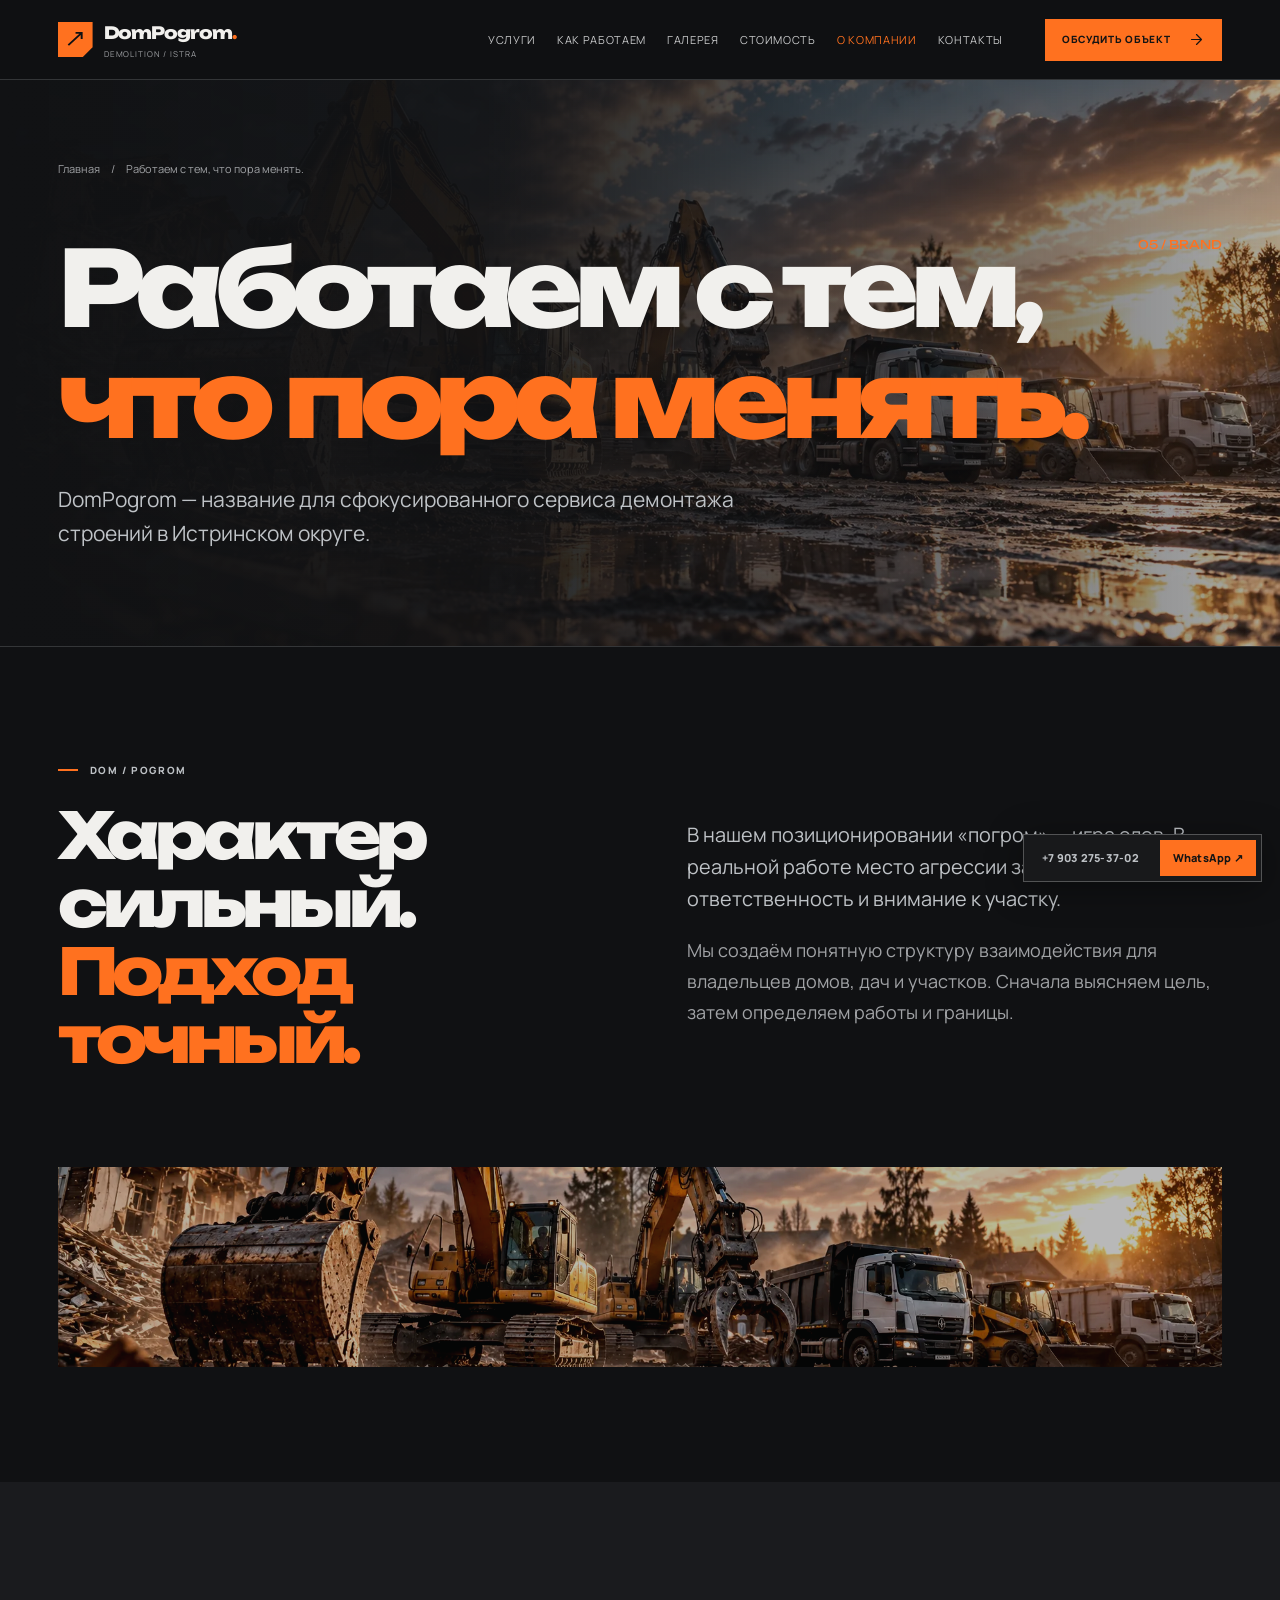
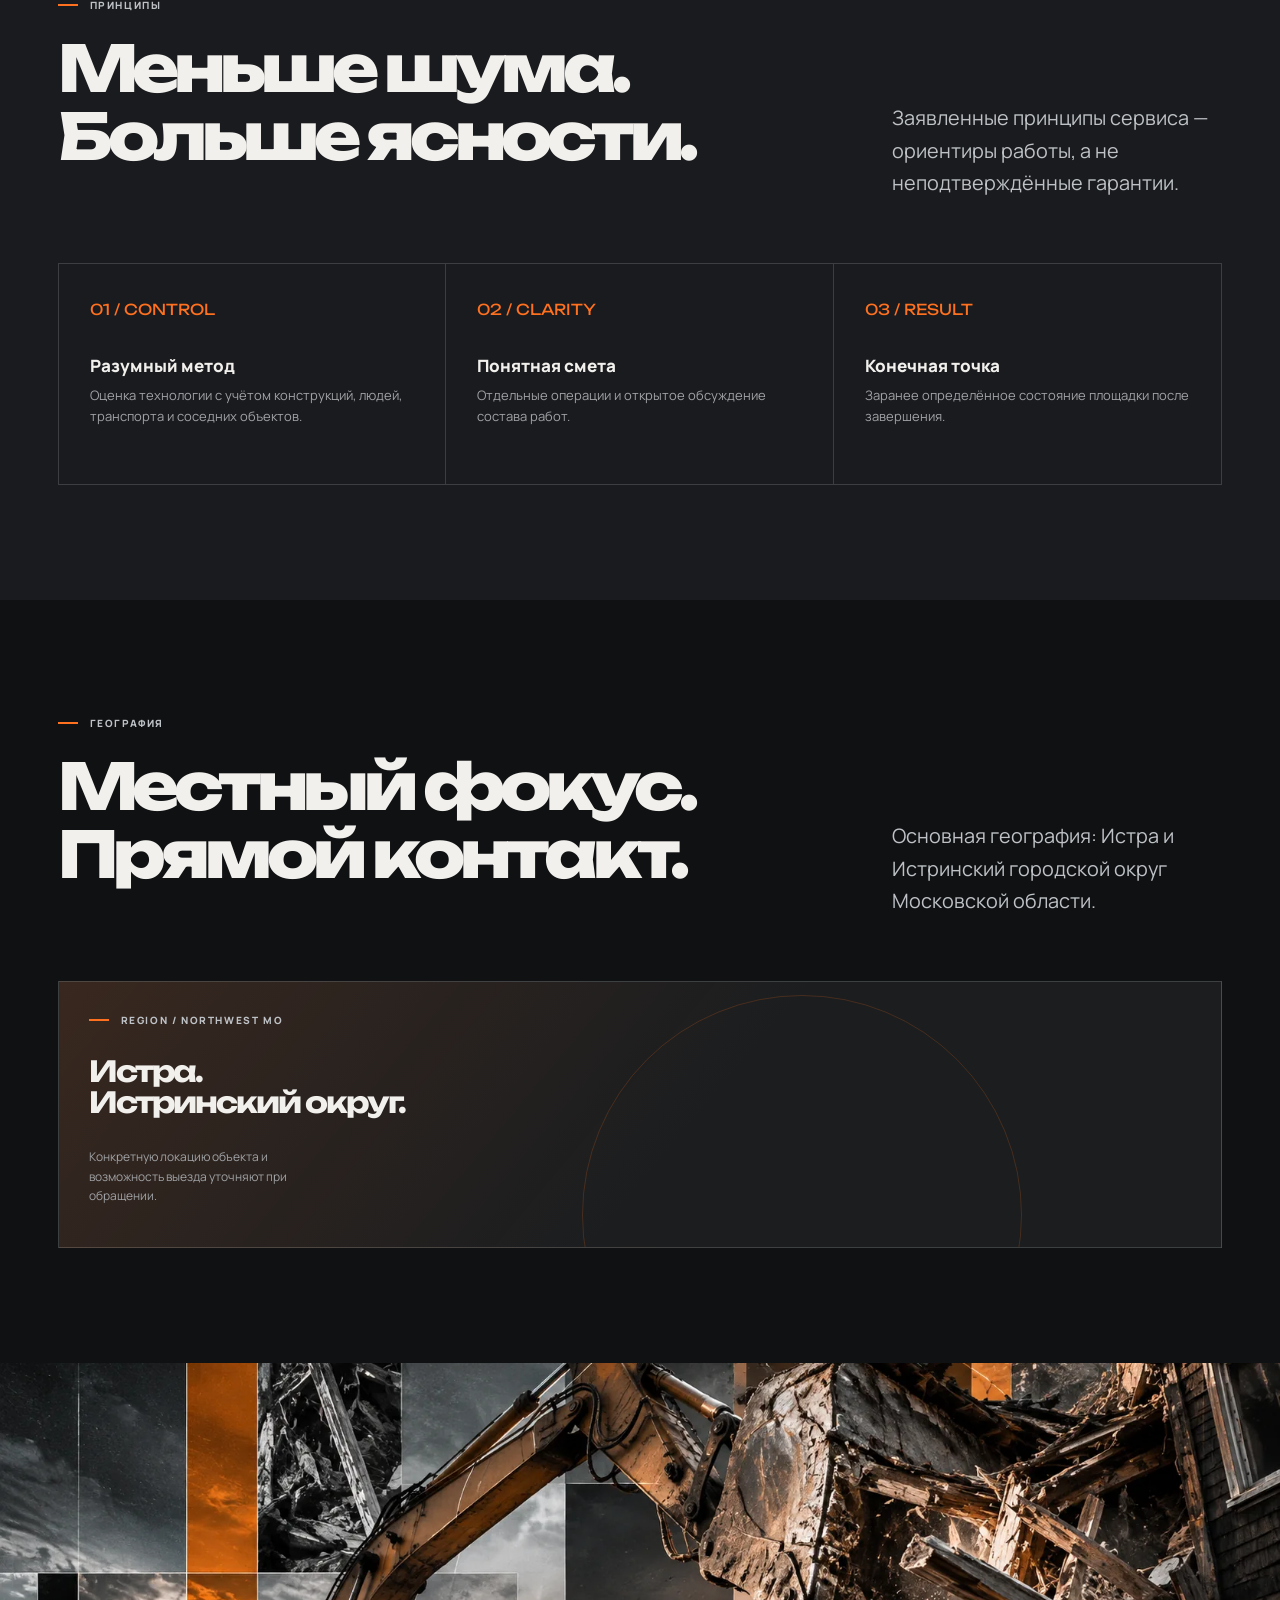
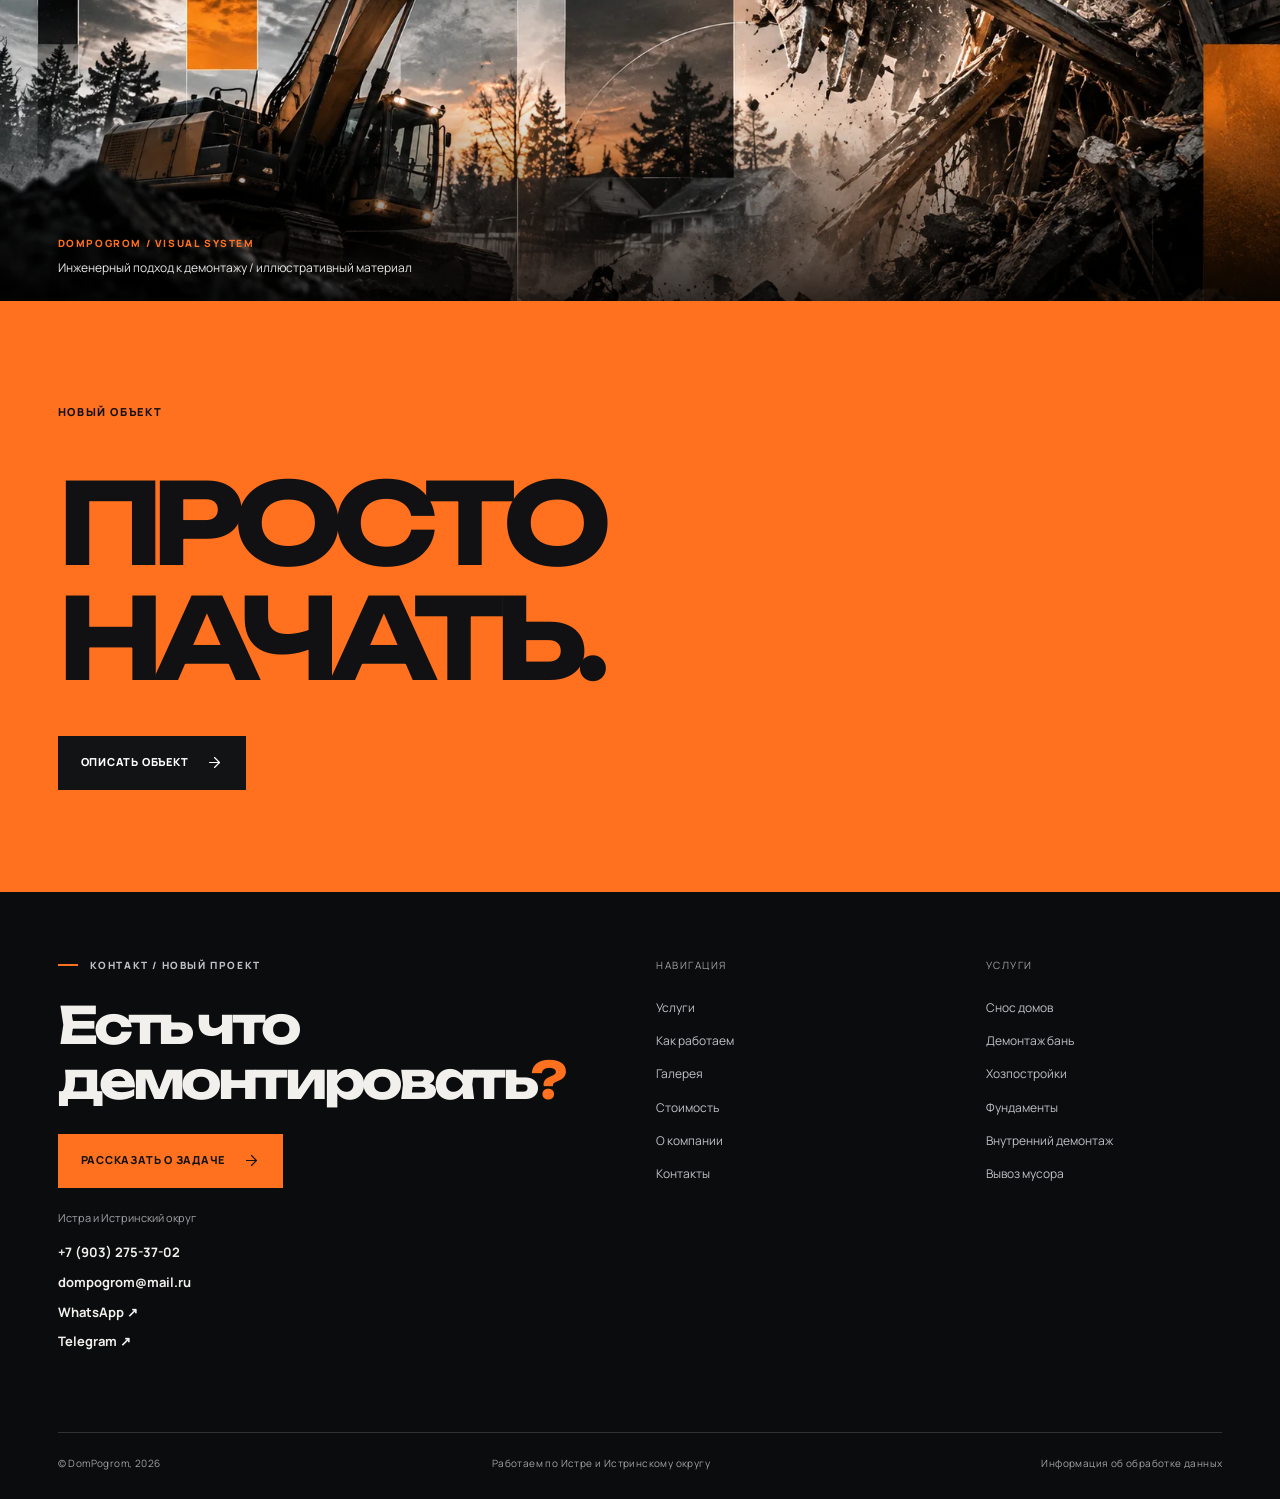
==== about.html @ 70d83cae "Add files via upload" ====
<!doctype html>
<html lang="ru"><head><meta charset="utf-8"><meta name="viewport" content="width=device-width, initial-scale=1"><meta name="theme-color" content="#101113"><meta name="description" content="Позиционирование и подход DomPogrom: демонтаж домов и построек в Истре с понятной последовательностью работ и согласованием сметы."><meta name="robots" content="index,follow"><title>О компании — DomPogrom | Демонтаж в Истре</title><link rel="canonical" href="https://dompogrom.ru/about.html"><meta property="og:type" content="website"><meta property="og:locale" content="ru_RU"><meta property="og:site_name" content="DomPogrom"><meta property="og:title" content="About — DomPogrom"><meta property="og:description" content="Демонтаж деревянных домов и построек в Истре. Экскаватор, погрузка и вывоз мусора. +7 903 275-37-02"><meta property="og:url" content="https://dompogrom.ru/about.html"><meta property="og:image" content="https://dompogrom.ru/assets/images/og-cover.jpg"><meta name="twitter:card" content="summary_large_image"><link rel="icon" href="assets/images/favicon.svg" type="image/svg+xml"><link rel="stylesheet" href="assets/css/style.css"><script src="assets/js/config.js" defer></script><script src="assets/js/main.js" defer></script></head>
<body class="dp-about">
<a href="#main" style="position:absolute;top:-90px;left:10px;background:#ff711f;color:#111;padding:12px;z-index:999" onfocus="this.style.top='8px'" onblur="this.style.top='-90px'">Перейти к содержимому</a>
<header class="site-header"><div class="wrap head-inner"><a class="brand" href="index.html" aria-label="DomPogrom — главная"><span class="brand-mark"><svg viewBox="0 0 36 36" fill="none" aria-hidden="true"><path d="m6 29 24-22M19 7h11v11" stroke="#111113" stroke-width="3.5"/></svg></span><span><span class="brand-name">DomPogrom<span class="accent">.</span></span><span class="brand-meta">DEMOLITION / ISTRA</span></span></a><nav class="desktop-nav" aria-label="Главная навигация"><a href="services.html" >Услуги</a><a href="process.html" >Как работаем</a><a href="projects.html" >Галерея</a><a href="estimate.html" >Стоимость</a><a href="about.html" aria-current="page">О компании</a><a href="contacts.html" >Контакты</a></nav><a class="btn btn-primary btn-small header-cta" href="estimate.html">Обсудить объект <svg viewBox="0 0 24 24" fill="none" stroke="currentColor" stroke-width="1.7" stroke-linecap="round" stroke-linejoin="round" aria-hidden="true"><path d="M5 12h14m-7-7 7 7-7 7"/></svg></a><button class="menu-toggle" data-menu-toggle aria-label="Открыть меню" aria-expanded="false" aria-controls="mobile-nav"><svg viewBox="0 0 24 24" width="23" height="23" stroke="currentColor" fill="none" stroke-width="2"><path d="M3 7h18M3 13h18M3 19h18"/></svg></button></div></header>
<nav id="mobile-nav" class="mobile-panel" data-mobile-panel aria-label="Мобильная навигация"><a href="services.html" >Услуги</a><a href="process.html" >Как работаем</a><a href="projects.html" >Галерея</a><a href="estimate.html" >Стоимость</a><a href="about.html" aria-current="page">О компании</a><a href="contacts.html" >Контакты</a><a class="btn btn-primary" href="estimate.html">Рассчитать состав работ <svg viewBox="0 0 24 24" fill="none" stroke="currentColor" stroke-width="1.7" stroke-linecap="round" stroke-linejoin="round" aria-hidden="true"><path d="M5 12h14m-7-7 7 7-7 7"/></svg></a></nav>
<main id="main"><section class="page-hero with-bg"><div class="wrap"><div class="crumbs"><a href="index.html">Главная</a><span>/</span><span>Работаем с тем, что пора менять.</span></div><span class="page-index">05 / BRAND</span><h1 class="headline">Работаем с тем,<br><span class="accent">что пора менять.</span></h1><p>DomPogrom — название для сфокусированного сервиса демонтажа строений в Истринском округе.</p></div></section>
<section class="section wrap"><div class="intro-editorial"><div><div class="eyebrow">Dom / Pogrom</div><h2 class="headline medium" style="margin-top:24px">Характер сильный.<br><span class="accent">Подход точный.</span></h2></div><div><p class="lead">В нашем позиционировании «погром» — игра слов. В реальной работе место агрессии занимают метод, ответственность и внимание к участку.</p><p class="body-copy">Мы создаём понятную структуру взаимодействия для владельцев домов, дач и участков. Сначала выясняем цель, затем определяем работы и границы.</p></div></div><div class="photo-strip" style="margin-top:65px"></div></section>
<section class="section alt-bg"><div class="wrap"><div class="split-head" data-reveal><div><div class="eyebrow">Принципы</div><h2 class="headline medium" style="margin-top:22px">Меньше шума.<br>Больше ясности.</h2></div><div><p class="lead">Заявленные принципы сервиса — ориентиры работы, а не неподтверждённые гарантии.</p></div></div><div class="value-grid"><article class="value-item"><div class="value-num">01 / CONTROL</div><h3>Разумный метод</h3><p>Оценка технологии с учётом конструкций, людей, транспорта и соседних объектов.</p></article><article class="value-item"><div class="value-num">02 / CLARITY</div><h3>Понятная смета</h3><p>Отдельные операции и открытое обсуждение состава работ.</p></article><article class="value-item"><div class="value-num">03 / RESULT</div><h3>Конечная точка</h3><p>Заранее определённое состояние площадки после завершения.</p></article></div></div></section>
<section class="section wrap"><div class="split-head" data-reveal><div><div class="eyebrow">География</div><h2 class="headline medium" style="margin-top:22px">Местный фокус.<br>Прямой контакт.</h2></div><div><p class="lead">Основная география: Истра и Истринский городской округ Московской области.</p></div></div><div class="location-card"><div class="eyebrow">REGION / NORTHWEST MO</div><h3 style="margin-top:28px">Истра.<br>Истринский округ.</h3><p>Конкретную локацию объекта и возможность выезда уточняют при обращении.</p></div></section>
<section class="editorial-poster"><div class="wrap"><span>DOMPOGROM / VISUAL SYSTEM</span><p>Инженерный подход к демонтажу / иллюстративный материал</p></div><img loading="lazy" src="assets/images/brand-story.webp" alt="Иллюстративный брендовый постер DomPogrom с экскаватором и оранжевыми графическими элементами"></section><section class="statement"><div class="wrap"><div class="statement-overline">Новый объект</div><h2>ПРОСТО<br>НАЧАТЬ.</h2><a class="btn btn-primary" href="contacts.html">Описать объект <svg viewBox="0 0 24 24" fill="none" stroke="currentColor" stroke-width="1.7" stroke-linecap="round" stroke-linejoin="round" aria-hidden="true"><path d="M5 12h14m-7-7 7 7-7 7"/></svg></a></div></section></main>
<footer class="footer"><div class="wrap"><div class="footer-layout"><div><div class="eyebrow">Контакт / новый проект</div><h2 class="footer-title">Есть что<br>демонтировать<span class="accent">?</span></h2><a class="btn btn-primary" href="contacts.html">Рассказать о задаче <svg viewBox="0 0 24 24" fill="none" stroke="currentColor" stroke-width="1.7" stroke-linecap="round" stroke-linejoin="round" aria-hidden="true"><path d="M5 12h14m-7-7 7 7-7 7"/></svg></a><p class="fine" style="margin-top:22px">Истра и Истринский округ</p><div class="footer-contacts"><a href="tel:+79032753702">+7 (903) 275-37-02</a><a href="mailto:dompogrom@mail.ru">dompogrom@mail.ru</a><a href="https://wa.me/79032753702" target="_blank" rel="noopener noreferrer">WhatsApp ↗</a><a href="https://t.me/+79032753702" target="_blank" rel="noopener noreferrer">Telegram ↗</a></div></div><div><div class="footer-label">Навигация</div><nav class="foot-menu" aria-label="Навигация в подвале"><a href="services.html">Услуги</a><a href="process.html">Как работаем</a><a href="projects.html">Галерея</a><a href="estimate.html">Стоимость</a><a href="about.html">О компании</a><a href="contacts.html">Контакты</a></nav></div><div><div class="footer-label">Услуги</div><nav class="foot-menu" aria-label="Список услуг"><a href="houses.html">Снос домов</a><a href="baths.html">Демонтаж бань</a><a href="outbuildings.html">Хозпостройки</a><a href="foundations.html">Фундаменты</a><a href="interiors.html">Внутренний демонтаж</a><a href="waste.html">Вывоз мусора</a></nav></div></div><div class="foot-bottom"><span>© DomPogrom, 2026</span><span>Работаем по Истре и Истринскому округу</span><a href="privacy.html">Информация об обработке данных</a></div></div></footer><div class="quick-contact" aria-label="Быстрая связь"><a class="quick-phone" href="tel:+79032753702" aria-label="Позвонить в DomPogrom">+7 903 275-37-02</a><a class="quick-wa" href="https://wa.me/79032753702" target="_blank" rel="noopener noreferrer" aria-label="Написать в WhatsApp">WhatsApp ↗</a></div>
<dialog data-copy-modal style="max-width:min(90vw,700px);width:100%;background:#1c1e20;border:1px solid #ff711f;color:#fff;padding:28px"><h3 style="margin-bottom:12px">Текст заявки</h3><p class="muted" style="font-size:12px">Выделите и скопируйте текст вручную (Ctrl+C).</p><textarea data-copy-output readonly style="width:100%;min-height:220px;background:#101113;color:#fff;border:1px solid #555;padding:14px"></textarea><button class="btn btn-primary" data-modal-close style="margin-top:16px">Закрыть</button></dialog>
</body></html>
---- assets/css/style.css ----
/* DomPogrom / Editorial demolition system v1.0 */
@import url('https://fonts.googleapis.com/css2?family=Manrope:wght@400;500;600;700;800&family=Unbounded:wght@500;600;700;800;900&display=swap');
:root{--bg:#101113;--paper:#161719;--surface:#1c1d20;--surface2:#242629;--ink:#f1f0ed;--muted:#a0a2a5;--metal:#bec2c6;--accent:#ff711f;--accent2:#ff9359;--line:rgba(215,218,221,.18);--content:1440px;--pad:clamp(22px,4.5vw,84px);--radius:2px;--display:'Unbounded','Arial Black',sans-serif;--text:'Manrope',Arial,sans-serif}
*,*::before,*::after{box-sizing:border-box}html{scroll-behavior:smooth;scroll-padding-top:90px}body{margin:0;color:var(--ink);background:var(--bg);font-family:var(--text);font-size:15px;line-height:1.6;-webkit-font-smoothing:antialiased}body.nav-open,body.modal-open{overflow:hidden}::selection{background:var(--accent);color:#101113}a{color:inherit;text-decoration:none}button,input,select,textarea{font:inherit}button{cursor:pointer}img{max-width:100%;display:block}svg{display:block}button:focus-visible,a:focus-visible,input:focus-visible,select:focus-visible,textarea:focus-visible{outline:2px solid var(--accent);outline-offset:4px}h1,h2,h3,h4,p{margin-top:0}h1,h2,h3{line-height:1.08}ul{padding-left:1.15rem}.wrap{max-width:var(--content);padding-inline:var(--pad);margin-inline:auto}.eyebrow{display:flex;align-items:center;gap:12px;font-size:10px;font-weight:800;letter-spacing:.16em;text-transform:uppercase;color:var(--metal)}.eyebrow::before{content:"";display:block;width:20px;height:2px;background:var(--accent)}.accent{color:var(--accent)}.muted{color:var(--muted)}.section{padding-block:clamp(75px,9vw,156px)}.section-tight{padding-block:clamp(55px,6vw,95px)}.section-border{border-top:1px solid var(--line)}.headline{font-family:var(--display);font-size:clamp(36px,6.25vw,94px);letter-spacing:-.078em;font-weight:800;line-height:1.06;margin-bottom:28px;overflow-wrap:break-word}.headline.large{font-size:clamp(52px,8.5vw,132px);letter-spacing:-.085em}.headline.medium{font-size:clamp(32px,5vw,72px)}.headline.small{font-size:clamp(30px,3.5vw,53px)}.lead{max-width:610px;font-size:clamp(16px,1.55vw,20px);line-height:1.62;color:var(--metal)}.body-copy{max-width:660px;color:var(--muted)}.fine{font-size:11px;color:var(--muted);line-height:1.5}.line{height:1px;background:var(--line)}.index{font-weight:700;font-size:11px;letter-spacing:.08em;color:var(--accent)}.tag{display:inline-flex;align-items:center;gap:9px;font-size:10px;letter-spacing:.11em;text-transform:uppercase;color:var(--metal)}.tag b{font-size:10px;color:var(--accent)}
/* Header */
.site-header{height:80px;position:sticky;top:0;z-index:100;background:rgba(16,17,19,.91);backdrop-filter:blur(20px);border-bottom:1px solid var(--line)}.head-inner{height:100%;display:flex;align-items:center;gap:34px}.brand{display:flex;align-items:center;gap:11px;flex-shrink:0}.brand-mark{width:35px;height:35px;background:var(--accent);display:grid;place-items:center;clip-path:polygon(0 0,100% 0,100% 72%,72% 100%,0 100%)}.brand-mark svg{width:20px;height:20px}.brand-name{font-family:var(--display);font-size:17px;font-weight:800;letter-spacing:-.065em}.brand-meta{font-size:8px;letter-spacing:.12em;color:var(--muted);text-transform:uppercase;display:block;margin-top:2px}.desktop-nav{display:flex;align-items:center;gap:clamp(16px,1.65vw,28px);margin-left:auto}.desktop-nav a{font-size:11px;text-transform:uppercase;letter-spacing:.06em;color:#c7c8c9;transition:color .2s}.desktop-nav a:hover,.desktop-nav a[aria-current=page]{color:var(--accent)}.header-cta{margin-left:8px}.menu-toggle{display:none;background:none;border:1px solid var(--line);color:var(--ink);width:44px;height:44px;align-items:center;justify-content:center}.mobile-panel{display:none}
/* Buttons */
.btn{display:inline-flex;justify-content:center;align-items:center;gap:18px;min-height:54px;padding:14px 22px;font-size:11px;font-weight:800;letter-spacing:.07em;text-transform:uppercase;line-height:1.3;border:1px solid transparent;transition:transform .25s,background .25s,color .25s,border-color .25s}.btn:hover{transform:translateY(-2px)}.btn svg{width:17px;height:17px;flex-shrink:0}.btn-primary{background:var(--accent);color:#141414}.btn-primary:hover{background:#ff995e}.btn-outline{border-color:rgba(255,255,255,.38);color:var(--ink);background:transparent}.btn-outline:hover{border-color:var(--accent);color:var(--accent)}.btn-quiet{border-color:var(--line);background:var(--surface);color:var(--ink)}.btn-small{min-height:42px;padding:10px 16px;font-size:10px}.text-link{display:inline-flex;gap:20px;align-items:center;color:var(--ink);font-size:11px;letter-spacing:.1em;font-weight:800;text-transform:uppercase;border-bottom:1px solid var(--metal);padding-bottom:10px}.text-link:hover{color:var(--accent);border-color:var(--accent)}
/* Hero */
.hero{position:relative;min-height:min(800px,calc(100svh - 80px));display:flex;align-items:stretch;overflow:hidden;background:#1c1e1f}.hero-photo{position:absolute;inset:0 0 0 30%;background:url('../images/demolition-editorial.webp') center 47%/cover no-repeat;filter:saturate(.83) contrast(1.12)}.hero::before{content:"";position:absolute;inset:0;z-index:1;background:linear-gradient(90deg,#0e1012 4%,rgba(14,16,18,.95) 27%,rgba(14,16,18,.67) 51%,rgba(14,16,18,.10) 100%),linear-gradient(0deg,rgba(16,17,19,.85),transparent 36%)}.hero::after{content:"";position:absolute;width:1px;height:100%;top:0;left:50%;background:rgba(255,255,255,.09);z-index:1}.hero-content{position:relative;z-index:2;display:flex;flex-direction:column;justify-content:space-between;width:100%;padding-top:40px;padding-bottom:32px}.hero-top,.hero-bottom{display:flex;justify-content:space-between;align-items:center;gap:24px}.hero-top{font-size:10px;letter-spacing:.1em;text-transform:uppercase;color:#d0d0d0}.hero-center{padding-block:100px 90px;max-width:1080px}.hero h1{max-width:1060px;margin-bottom:30px}.hero h1 em{font-style:normal;color:var(--accent)}.hero-desc{max-width:560px;color:#d5d5d4;font-size:clamp(15px,1.7vw,21px);margin-bottom:36px}.hero-bottom{border-top:1px solid rgba(255,255,255,.29);padding-top:21px;font-size:10px;letter-spacing:.12em;text-transform:uppercase;color:#d2d2d2}.hero-arrow{width:48px;height:48px;border:1px solid rgba(255,255,255,.55);border-radius:100%;display:grid;place-items:center}.hero-arrow svg{width:17px}.hero-locator{display:flex;gap:12px;align-items:center}.hero-locator .dot{width:7px;height:7px;background:var(--accent);border-radius:100%}.hero-plate{display:flex;align-items:center;gap:14px}.hero-number{font-family:var(--display);font-size:32px;line-height:1}.orange-rule{height:4px;background:var(--accent);width:100%}
/* Layout */
.split-head{display:grid;grid-template-columns:minmax(0,1.4fr) minmax(250px,.6fr);gap:5vw;align-items:end;margin-bottom:64px}.split-head .lead{margin-bottom:0}.kicker-row{display:flex;justify-content:space-between;align-items:center;margin-bottom:24px}.section-meta{font-size:10px;color:var(--muted);letter-spacing:.15em;text-transform:uppercase}.display-numeral{font-family:var(--display);font-size:clamp(75px,17vw,260px);letter-spacing:-.15em;line-height:.9;color:#383a3e;font-weight:800}.intro-editorial{display:grid;grid-template-columns:1fr 1fr;gap:8%;align-items:center}.intro-editorial .overline{color:var(--accent);text-transform:uppercase;font-weight:800;letter-spacing:.13em;font-size:10px;margin-bottom:26px}.intro-editorial .body-copy{font-size:18px;line-height:1.72}.value-grid{display:grid;grid-template-columns:repeat(3,1fr);margin-top:58px;border:1px solid var(--line)}.value-item{padding:34px 31px;min-height:220px;border-right:1px solid var(--line)}.value-item:last-child{border-right:0}.value-item .value-num{font-family:var(--display);font-size:15px;color:var(--accent);margin-bottom:35px}.value-item h3{font-size:17px;font-weight:800;margin-bottom:10px}.value-item p{font-size:13px;color:var(--muted);margin-bottom:0}
/* Service grid */
.service-grid{display:grid;grid-template-columns:repeat(12,minmax(0,1fr));gap:12px}.service-card{position:relative;grid-column:span 4;min-height:340px;background:#222428;border:1px solid var(--line);overflow:hidden;padding:28px;display:flex;flex-direction:column;justify-content:space-between;transition:background .25s}.service-card:nth-child(1),.service-card:nth-child(6){grid-column:span 6;min-height:460px}.service-card:nth-child(2),.service-card:nth-child(5){grid-column:span 3}.service-card:nth-child(3),.service-card:nth-child(4){grid-column:span 3}.service-card:hover{background:#292b2f}.service-card .num{color:var(--metal);font-size:10px;letter-spacing:.15em}.service-card .svc-art{position:absolute;right:-10px;top:40px;width:73%;height:68%;color:rgba(223,224,227,.28);transition:transform .6s,color .3s}.service-card .svc-art svg{width:100%;height:100%;stroke:currentColor;fill:none;stroke-width:1.1}.service-card:hover .svc-art{transform:scale(1.06) translateY(-5px);color:rgba(255,113,31,.55)}.service-card h3{font-family:var(--display);font-size:clamp(20px,2.35vw,34px);font-weight:700;letter-spacing:-.06em;margin:0 0 15px;position:relative}.service-card p{max-width:330px;font-size:12px;color:var(--metal);margin:0;position:relative}.service-card .card-bottom{display:flex;justify-content:space-between;align-items:end;gap:20px}.round-icon{width:46px;height:46px;flex-shrink:0;border:1px solid rgba(235,235,235,.4);border-radius:50%;display:grid;place-items:center;transition:background .2s,color .2s}.round-icon svg{width:18px;height:18px}.service-card:hover .round-icon{background:var(--accent);color:var(--bg);border-color:var(--accent)}.service-card.featured{background:#29201b}.service-card.featured:before{content:'';position:absolute;inset:0;background:radial-gradient(circle at 78% 35%,rgba(255,113,31,.28),transparent 50%)}
/* Image / visual storytelling */
.media-grid{display:grid;grid-template-columns:1.15fr .65fr .65fr;gap:12px}.media-card{position:relative;background:#222;min-height:360px;overflow:hidden}.media-card.tall{min-height:555px}.media-card img{width:100%;height:100%;object-fit:cover;position:absolute;inset:0;filter:saturate(.67) contrast(1.08);transition:transform .8s,filter .6s}.media-card:hover img{transform:scale(1.045);filter:saturate(.9) contrast(1.08)}.media-card:after{content:'';position:absolute;inset:0;background:linear-gradient(0deg,rgba(0,0,0,.78),transparent 48%)}.media-card .media-copy{position:absolute;left:24px;right:24px;bottom:22px;z-index:1}.media-copy strong{font-size:14px;display:block}.media-copy small{font-size:10px;color:#d1d1d1}.media-top-index{position:absolute;z-index:2;left:24px;top:22px;font-size:11px;letter-spacing:.1em}.media-top-index span{color:var(--accent)}.disclaimer{font-size:11px;color:var(--muted);margin-top:16px}.image-slot{background:repeating-linear-gradient(135deg,rgba(255,255,255,.035) 0 1px,transparent 1px 20px),linear-gradient(145deg,#222427,#191a1d);border:1px solid var(--line);position:relative;overflow:hidden}.image-slot:before,.image-slot:after{content:"";position:absolute;width:28px;height:28px;border:1px solid var(--accent);opacity:.85}.image-slot:before{top:18px;left:18px;border-right:0;border-bottom:0}.image-slot:after{bottom:18px;right:18px;border-left:0;border-top:0}.slot-center{position:absolute;inset:0;display:flex;flex-direction:column;align-items:center;justify-content:center;text-align:center;padding:20px;color:var(--metal);gap:16px}.slot-center svg{width:52px;height:52px;stroke:var(--accent);fill:none;stroke-width:1}.slot-center b{font-size:12px;font-weight:800;letter-spacing:.1em;text-transform:uppercase;color:var(--ink)}.slot-center small{font-size:10px;max-width:240px}.image-slot .slot-corner{position:absolute;top:25px;right:25px;font-size:10px;color:var(--muted)}
/* Method / steps */
.steps{border-top:1px solid var(--line)}.step{display:grid;grid-template-columns:110px minmax(200px,.9fr) 1.1fr 40px;align-items:start;gap:25px;border-bottom:1px solid var(--line);padding:33px 0}.step-num{font-family:var(--display);font-size:34px;letter-spacing:-.07em;color:var(--accent);line-height:1}.step h3{font-family:var(--display);font-size:clamp(18px,2.4vw,30px);letter-spacing:-.06em;margin:0}.step p{max-width:620px;color:var(--muted);font-size:14px;margin:0}.step-mark{width:26px;height:26px;color:var(--metal)}
/* Process band */
.statement{background:var(--accent);color:#111113;padding-block:clamp(65px,8vw,140px);overflow:hidden}.statement .statement-overline{font-size:11px;letter-spacing:.15em;text-transform:uppercase;font-weight:800}.statement h2{font-family:var(--display);font-size:clamp(40px,8.8vw,145px);letter-spacing:-.092em;line-height:1.02;margin:45px 0 40px}.statement .btn{background:#121314;color:#fff}.statement .btn:hover{background:#343538}.statement-bottom{display:flex;align-items:end;justify-content:space-between;border-top:1px solid rgba(0,0,0,.35);padding-top:25px}.statement-bottom p{max-width:420px;font-size:14px;font-weight:600}
/* Footer */
.footer{background:#0b0c0d;padding-block:65px 28px}.footer-layout{display:grid;grid-template-columns:1.45fr 1fr 1fr;gap:8%;padding-bottom:80px}.footer-title{font-family:var(--display);font-size:clamp(26px,4vw,58px);letter-spacing:-.075em;margin:25px 0}.footer .foot-menu{display:flex;flex-direction:column;gap:14px;margin-top:25px}.footer .foot-menu a{font-size:12px;color:var(--metal)}.footer .foot-menu a:hover{color:var(--accent)}.foot-bottom{border-top:1px solid var(--line);padding-top:22px;display:flex;justify-content:space-between;gap:18px;color:var(--muted);font-size:10px;letter-spacing:.04em}.footer-label{font-size:10px;letter-spacing:.15em;text-transform:uppercase;color:var(--muted)}
/* Inner pages */
.page-hero{padding-top:80px;padding-bottom:75px;border-bottom:1px solid var(--line);position:relative;overflow:hidden}.page-hero .crumbs{color:var(--muted);font-size:11px;display:flex;gap:11px;align-items:center;margin-bottom:55px}.crumbs a:hover{color:var(--accent)}.page-hero h1{font-size:clamp(48px,8.2vw,122px);max-width:1150px}.page-hero p{font-size:clamp(16px,1.8vw,21px);color:var(--metal);max-width:700px}.page-hero.with-bg{min-height:560px;display:flex;align-items:end}.page-hero.with-bg:before{content:"";position:absolute;inset:0;background:linear-gradient(90deg,#111214 0%,rgba(17,18,20,.94) 38%,rgba(17,18,20,.37) 100%),url('../images/demolition-editorial.webp') center 45%/cover}.page-hero.with-bg .wrap{z-index:1;position:relative;width:100%}.page-index{font-family:var(--display);font-size:12px;position:absolute;right:var(--pad);top:75px;color:var(--accent)}
.service-detail-grid{display:grid;grid-template-columns:1.15fr .85fr;gap:7%;align-items:start}.service-detail-grid .service-illustration{min-height:500px}.service-detail-grid .detail-list{display:grid;grid-template-columns:1fr 1fr;gap:16px;margin-block:35px}.detail-chip{border-top:1px solid var(--line);padding-top:13px;font-size:13px;color:var(--metal)}.detail-chip b{display:block;font-size:11px;color:var(--accent);margin-bottom:7px}.faq{max-width:1050px}.faq details{border-top:1px solid var(--line);padding:0}.faq details:last-child{border-bottom:1px solid var(--line)}.faq summary{cursor:pointer;list-style:none;padding:25px 45px 25px 0;font-family:var(--text);font-weight:800;font-size:16px;position:relative}.faq summary::-webkit-details-marker{display:none}.faq summary::after{content:'+';position:absolute;right:5px;color:var(--accent);font-size:27px;top:16px;font-weight:400}.faq details[open] summary::after{content:'−'}.faq details p{color:var(--muted);padding-bottom:24px;margin-bottom:0;max-width:740px;font-size:14px}
/* Estimator */
.estimate-layout{display:grid;grid-template-columns:1.2fr .8fr;gap:18px;align-items:start}.form-panel{background:var(--paper);padding:clamp(22px,4vw,52px);border:1px solid var(--line)}.field-grid{display:grid;grid-template-columns:1fr 1fr;gap:21px}.field{display:flex;flex-direction:column;gap:9px;margin-bottom:21px}.field label{font-size:10px;text-transform:uppercase;letter-spacing:.11em;color:var(--metal);font-weight:800}.field input,.field select,.field textarea{width:100%;padding:15px 15px;min-height:52px;color:var(--ink);background:#101113;border:1px solid #43464a;border-radius:0;outline:none}.field textarea{resize:vertical;min-height:135px}.field input:focus,.field select:focus,.field textarea:focus{border-color:var(--accent)}.field select{appearance:none;background-image:linear-gradient(45deg,transparent 50%,var(--accent) 50%),linear-gradient(135deg,var(--accent) 50%,transparent 50%);background-position:calc(100% - 22px) 24px,calc(100% - 16px) 24px;background-size:6px 6px;background-repeat:no-repeat}.field option{color:#eee;background:#111}.field-hint{font-size:11px;color:var(--muted);margin-top:-2px}.check-row{display:flex;align-items:start;gap:12px;font-size:12px;color:var(--metal);margin:18px 0 28px}.check-row input{width:18px;height:18px;accent-color:var(--accent);margin:3px 0 0}.summary-panel{background:#222428;border:1px solid var(--line);padding:35px;position:sticky;top:100px}.summary-panel .note{color:var(--muted);font-size:12px}.summary-panel h3{font-family:var(--display);font-size:31px;letter-spacing:-.06em;margin-bottom:20px}.summary-item{display:flex;align-items:start;gap:12px;margin:16px 0;padding-bottom:15px;border-bottom:1px solid var(--line);font-size:13px}.summary-item svg{width:17px;height:17px;color:var(--accent);flex-shrink:0;margin-top:3px}.summary-list{padding:0;list-style:none;margin:12px 0}.summary-list li{padding:10px 0;border-bottom:1px solid var(--line);color:var(--metal);font-size:13px}.summary-list li::before{content:'— ';color:var(--accent)}.result-level{font-family:var(--display);font-size:22px;color:var(--accent)}.feedback{font-size:12px;min-height:20px;margin-top:16px;color:var(--accent)}
/* Projects gallery */
.filterbar{display:flex;flex-wrap:wrap;gap:8px;margin-bottom:32px}.filterbar button{border:1px solid var(--line);background:transparent;color:var(--metal);padding:12px 18px;font-size:11px;text-transform:uppercase;letter-spacing:.06em}.filterbar button[aria-pressed=true],.filterbar button:hover{background:var(--accent);border-color:var(--accent);color:#101113}.project-grid{display:grid;grid-template-columns:repeat(12,1fr);gap:13px}.project-card{grid-column:span 4;position:relative}.project-card:first-child{grid-column:span 7}.project-card:nth-child(2){grid-column:span 5}.project-card:nth-child(3){grid-column:span 5}.project-card:nth-child(4){grid-column:span 7}.project-card[hidden]{display:none}.project-media{height:320px;position:relative;overflow:hidden;background:#27292b}.project-card:first-child .project-media,.project-card:nth-child(4) .project-media{height:445px}.project-media img{width:100%;height:100%;object-fit:cover;filter:saturate(.7);transition:transform .6s}.project-media:hover img{transform:scale(1.05)}.project-media .image-slot{height:100%}.project-meta{display:flex;justify-content:space-between;gap:12px;padding:18px 0;border-bottom:1px solid var(--line)}.project-meta h3{font-family:var(--display);font-size:17px;letter-spacing:-.05em;margin:0}.project-meta span{font-size:10px;color:var(--muted);text-transform:uppercase}.project-sticker{position:absolute;top:15px;left:15px;background:rgba(13,14,15,.84);font-size:10px;color:#fff;padding:8px 12px;text-transform:uppercase;letter-spacing:.09em}
/* Pricing */
.price-table{width:100%;border-collapse:collapse}.price-table th{text-align:left;font-size:10px;color:var(--muted);text-transform:uppercase;letter-spacing:.1em;padding:15px 18px;border-bottom:1px solid var(--metal)}.price-table td{padding:24px 18px;border-bottom:1px solid var(--line);vertical-align:top;font-size:14px}.price-table tr:hover td{background:#1c1e20}.price-table td:first-child{font-weight:800}.price-table td:last-child{color:var(--accent);text-align:right}.factors{display:grid;grid-template-columns:repeat(4,1fr);border:1px solid var(--line)}.factor{padding:30px;border-right:1px solid var(--line)}.factor:last-child{border:0}.factor .f-num{font-family:var(--display);font-size:26px;color:var(--accent);margin-bottom:38px}.factor h3{font-size:14px;margin:0 0 10px}.factor p{font-size:12px;color:var(--muted);margin:0}
/* Contacts */
.contact-layout{display:grid;grid-template-columns:.85fr 1.15fr;gap:12%;align-items:start}.contact-block{border-top:1px solid var(--line);padding:24px 0}.contact-block small{display:block;font-size:10px;letter-spacing:.1em;color:var(--muted);text-transform:uppercase;margin-bottom:12px}.contact-block strong{font-family:var(--display);font-size:22px;line-height:1.5;letter-spacing:-.05em}.location-card{margin-top:35px;border:1px solid var(--line);padding:30px;background:linear-gradient(130deg,rgba(255,113,31,.13),transparent 55%),#1b1d1f;position:relative;min-height:255px;overflow:hidden}.location-card:after{content:'';position:absolute;width:440px;height:440px;border:1px solid rgba(255,113,31,.19);border-radius:50%;left:45%;top:5%}.location-card h3{font-family:var(--display);font-size:29px;letter-spacing:-.07em;max-width:340px;position:relative;z-index:1}.location-card p{position:relative;z-index:1;max-width:250px;color:var(--muted);font-size:12px}
/* Extras */
.quote{font-family:var(--display);font-size:clamp(27px,4.4vw,63px);letter-spacing:-.07em;line-height:1.18}.alt-bg{background:#1a1b1e}.gridline-bg{background-image:linear-gradient(to right,transparent calc(100% - 1px),rgba(255,255,255,.04) calc(100% - 1px));background-size:25% 100%}.comparison{display:grid;grid-template-columns:repeat(2,1fr);gap:12px}.compare-cell{padding:35px;background:var(--paper);border:1px solid var(--line)}.compare-cell:first-child{background:#2a2421}.compare-cell h3{font-family:var(--display);letter-spacing:-.05em}.compare-cell li{padding:7px 0;font-size:13px;color:var(--metal)}.photo-strip{height:200px;background:url('../images/demolition-rubble.webp') center/cover;filter:contrast(1.18);opacity:.7}.return-link{margin-top:26px}.hide-mobile{display:initial}.legal{max-width:900px}.legal h2{margin-top:42px;font-family:var(--display);letter-spacing:-.05em;font-size:23px}.legal p,.legal li{color:var(--metal);font-size:14px}.notfound{min-height:70vh;display:flex;align-items:center}.notfound h1{font-family:var(--display);font-size:clamp(100px,20vw,300px);line-height:1;color:var(--accent);margin:0}.reveal{opacity:0;transform:translateY(24px);transition:opacity .7s ease,transform .7s ease}.reveal.is-visible{opacity:1;transform:none}
@media(max-width:1100px){.desktop-nav{gap:13px}.desktop-nav a{font-size:10px}.header-cta{display:none}.service-card:nth-child(n){grid-column:span 6}.media-grid{grid-template-columns:1.15fr 1fr}.media-card:last-child{display:none}.factors{grid-template-columns:1fr 1fr}.factor:nth-child(2){border-right:0}.factor:nth-child(-n+2){border-bottom:1px solid var(--line)}}
@media(max-width:780px){:root{--pad:20px}.site-header{height:66px}.desktop-nav{display:none}.menu-toggle{display:flex;margin-left:auto}.mobile-panel{display:flex;position:fixed;top:66px;left:0;right:0;height:calc(100dvh - 66px);background:#141517;padding:40px var(--pad);flex-direction:column;gap:0;transform:translateX(100%);transition:transform .3s;visibility:hidden;z-index:101}.mobile-panel.open{transform:translateX(0);visibility:visible}.mobile-panel a{font-family:var(--display);font-size:clamp(19px,6vw,36px);letter-spacing:-.06em;border-bottom:1px solid var(--line);padding:14px 0}.mobile-panel .btn{margin-top:26px;font-family:var(--text);font-size:12px;letter-spacing:.04em}.hero{min-height:670px}.hero-photo{inset:0}.hero::before{background:linear-gradient(90deg,rgba(11,12,13,.92),rgba(11,12,13,.38)),linear-gradient(0deg,#111 0%,transparent 38%)}.hero::after{display:none}.hero-center{padding-block:110px 80px}.hero h1{font-size:clamp(43px,10vw,85px)}.hero-desc{font-size:16px}.hero-top{font-size:9px}.hero-plate{display:none}.split-head,.intro-editorial,.service-detail-grid,.estimate-layout,.contact-layout{grid-template-columns:1fr;gap:35px}.split-head{margin-bottom:38px}.display-numeral{font-size:115px}.value-grid{grid-template-columns:1fr}.value-item{min-height:0;border-right:0;border-bottom:1px solid var(--line);padding:25px}.value-item:last-child{border:0}.value-item .value-num{margin-bottom:15px}.media-grid{grid-template-columns:1fr 1fr}.media-card.tall{min-height:410px}.media-card{min-height:410px}.step{grid-template-columns:70px 1fr 24px;gap:12px}.step p{grid-column:2/-1}.step-num{font-size:28px}.step h3{font-size:22px}.step-mark{width:20px}.footer-layout{grid-template-columns:1fr 1fr;gap:38px}.footer-layout>div:first-child{grid-column:1/-1}.project-card:nth-child(n){grid-column:span 6}.project-card:nth-child(n) .project-media{height:310px}.summary-panel{position:static}.page-hero{padding-top:56px;padding-bottom:58px}.page-hero .crumbs{margin-bottom:35px}.page-hero h1{font-size:clamp(43px,10vw,80px)}.page-index{top:52px}.service-detail-grid .service-illustration{min-height:330px}}
@media(max-width:530px){.brand-name{font-size:15px}.brand-mark{width:31px;height:31px}.hero{min-height:680px}.hero-center{padding-block:80px 65px}.hero h1{font-size:clamp(40px,11.6vw,66px)}.headline.large{font-size:clamp(46px,12vw,75px)}.headline{font-size:clamp(33px,9vw,59px)}.headline.medium{font-size:clamp(31px,8vw,52px)}.hero-top span:last-child{display:none}.hero-bottom{flex-wrap:wrap}.hero-bottom>span{font-size:9px}.service-card:nth-child(n){grid-column:span 12;min-height:320px}.service-card:nth-child(1){min-height:390px}.service-card .svc-art{width:62%;height:60%;top:25px}.media-grid{grid-template-columns:1fr}.media-card,.media-card.tall{min-height:360px}.media-card:last-child{display:block}.footer-layout{grid-template-columns:1fr 1fr;gap:27px}.footer-title{font-size:34px}.foot-bottom{flex-direction:column}.step{grid-template-columns:53px 1fr 20px}.step-num{font-size:21px}.step h3{font-size:20px}.step p{font-size:12px}.field-grid,.comparison{grid-template-columns:1fr}.form-panel{padding:24px 18px}.project-card:nth-child(n){grid-column:span 12}.project-card:nth-child(n) .project-media{height:310px}.factors{grid-template-columns:1fr}.factor{border-right:0;border-bottom:1px solid var(--line)}.factor:last-child{border-bottom:0}.price-table th,.price-table td{padding:16px 9px;font-size:12px}.price-table th{font-size:9px}.statement h2{font-size:clamp(43px,11vw,80px)}.statement-bottom{align-items:start;gap:25px;flex-direction:column}.header-cta{display:none}.contact-block strong{font-size:18px}}
@media(prefers-reduced-motion:reduce){*,*:before,*:after{scroll-behavior:auto!important;animation-duration:.01ms!important;transition-duration:.01ms!important}.reveal{opacity:1;transform:none}}

/* Lead capture / v1.1 */
.contact-form-title{font-family:var(--display);font-size:clamp(26px,3vw,38px);letter-spacing:-.065em;margin:24px 0 12px}
.form-intro{font-size:13px;color:var(--metal);line-height:1.6;max-width:470px;margin-bottom:30px}
.upload-grid{display:grid;grid-template-columns:1fr 1fr;gap:12px}
.upload-box{display:flex;flex-direction:column;gap:9px;min-height:120px;justify-content:center;padding:17px 18px;border:1px dashed #64676b;cursor:pointer;background:#17191b;text-transform:none!important;letter-spacing:normal!important;font-weight:600!important;font-size:12px!important;line-height:1.4}
.upload-box:hover,.upload-box:focus-within{border-color:var(--accent);background:#252322}
.upload-number{font-size:10px;letter-spacing:.1em;color:var(--accent);font-weight:800}
.upload-box input{min-height:0;padding:0;border:0;background:none;font-size:10px;width:100%;color:var(--metal)}
.upload-box input::file-selector-button{color:#111;background:var(--metal);border:0;padding:5px 8px;margin-right:8px;font-size:10px;cursor:pointer}
.privacy-consent{cursor:pointer;margin:20px 0 24px;line-height:1.55}
.privacy-consent a{text-decoration:underline;text-underline-offset:3px;color:var(--ink)}
.lead-actions{display:flex;flex-wrap:wrap;gap:10px;align-items:center}
.lead-actions .btn{max-width:100%}
.lead-actions .btn:disabled{opacity:.55;cursor:wait}
.anti-bot{position:absolute!important;left:-9999px!important;width:1px;height:1px;overflow:hidden;pointer-events:none}
.input-error{color:#ff9771!important}
@media(max-width:650px){.upload-grid{grid-template-columns:1fr}.lead-actions{align-items:stretch;flex-direction:column}.lead-actions .btn{justify-content:center;width:100%}}

/* Release / v1.2: supplied imagery and conversion-focused layout */
.hero-photo {background-image:url('../images/bucket-close.webp');background-position:center center;filter:saturate(.91) contrast(1.08)}
.hero::before{background:linear-gradient(90deg,rgba(11,12,14,.98) 0%,rgba(11,12,14,.96) 27%,rgba(11,12,14,.56) 57%,rgba(11,12,14,.04) 100%),linear-gradient(0deg,rgba(11,12,14,.84) 0%,transparent 35%)}
.dp-houses .page-hero.with-bg:before {background:linear-gradient(90deg,#111214 0%,rgba(17,18,20,.92) 34%,rgba(17,18,20,.26) 100%),url('../images/wood-house.webp') center/cover}
.dp-about .page-hero.with-bg:before {background:linear-gradient(90deg,#111214 0%,rgba(17,18,20,.94) 38%,rgba(17,18,20,.35) 100%),url('../images/fleet-sunset.webp') center/cover}
.dp-interiors .service-illustration{background:url('../images/worker-detail.webp') center/cover}
.dp-houses .service-illustration,.dp-baths .service-illustration,.dp-outbuildings .service-illustration{background:url('../images/wood-house.webp') center/cover}
.dp-foundations .service-illustration{background:url('../images/bucket-close.webp') center/cover}
.dp-waste .service-illustration{background:url('../images/fleet-sunset.webp') center/cover}
.service-illustration::before{content:'';position:absolute;inset:0;background:linear-gradient(0deg,rgba(0,0,0,.72),transparent 55%);z-index:1}
.service-illustration .slot-center:first-child{display:none}
.service-illustration .slot-center:last-child{z-index:2;position:relative;align-items:flex-start;padding:32px!important;justify-content:flex-end!important;height:100%}
.service-illustration .slot-center:last-child b{font-size:16px}
.service-illustration .slot-center:last-child small{font-size:11px;color:#e0e0e0;max-width:290px}
.service-card:before{content:'';position:absolute;inset:0;background-position:center;background-size:cover;opacity:.21;mix-blend-mode:luminosity;transition:opacity .4s;pointer-events:none}
.service-card:hover:before{opacity:.34}
.service-card:nth-child(1):before,.service-card:nth-child(2):before,.service-card:nth-child(3):before{background-image:url('../images/wood-house.webp')}
.service-card:nth-child(4):before{background-image:url('../images/bucket-close.webp')}
.service-card:nth-child(5):before{background-image:url('../images/worker-detail.webp')}
.service-card:nth-child(6):before{background-image:url('../images/fleet-sunset.webp')}
.service-card .num,.service-card .card-bottom,.service-card .svc-art{z-index:1}
.photo-strip{background-image:url('../images/fleet-sunset.webp')}
.footer-contacts{display:flex;flex-direction:column;align-items:flex-start;gap:9px;margin-top:16px;font-size:13px;font-weight:700}
.footer-contacts a:hover,.contact-direct:hover{color:var(--accent)}
.contact-direct{font-family:var(--display);font-size:clamp(15px,2vw,22px);font-weight:700;letter-spacing:-.04em;overflow-wrap:anywhere}
.quick-contact{position:fixed;z-index:99;right:18px;bottom:18px;display:flex;align-items:center;gap:8px;background:#18191b;border:1px solid rgba(255,255,255,.25);padding:5px;box-shadow:0 6px 36px rgba(0,0,0,.37)}
.quick-contact a{font-size:11px;font-weight:800;letter-spacing:.02em;padding:9px 13px}
.quick-phone{color:var(--metal)}.quick-wa{background:var(--accent);color:#141414}
.quick-wa:hover{background:#ff9456}
.page-index,.hero-plate{pointer-events:none}
@media(max-width:780px){.hero-photo{background-position:59% 50%}.hero::before{background:linear-gradient(90deg,rgba(11,12,14,.95),rgba(11,12,14,.64) 64%,rgba(11,12,14,.24)),linear-gradient(0deg,rgba(11,12,14,.95),transparent 45%)}.quick-contact{right:10px;bottom:10px}.quick-contact a{font-size:10px;padding:9px}.quick-contact .quick-phone{display:none}}
@media(prefers-reduced-motion:reduce){.service-card:before{transition:none}}

.editorial-poster{height:clamp(330px,42vw,620px);position:relative;background:#141517;overflow:hidden}
.editorial-poster img{position:absolute;inset:0;width:100%;height:100%;object-fit:cover}
.editorial-poster:after{content:'';position:absolute;inset:0;background:linear-gradient(0deg,rgba(0,0,0,.76),transparent 38%);pointer-events:none}
.editorial-poster .wrap{position:absolute;inset:0;z-index:2;display:flex;flex-direction:column;justify-content:flex-end;gap:7px;padding-bottom:24px;pointer-events:none}
.editorial-poster .wrap span{font-size:10px;color:var(--accent);letter-spacing:.16em;font-weight:800}
.editorial-poster .wrap p{font-size:12px;color:#e8e8e8;margin:0}
@media(max-width:540px){.editorial-poster{height:300px}.editorial-poster img{object-position:67% center}}
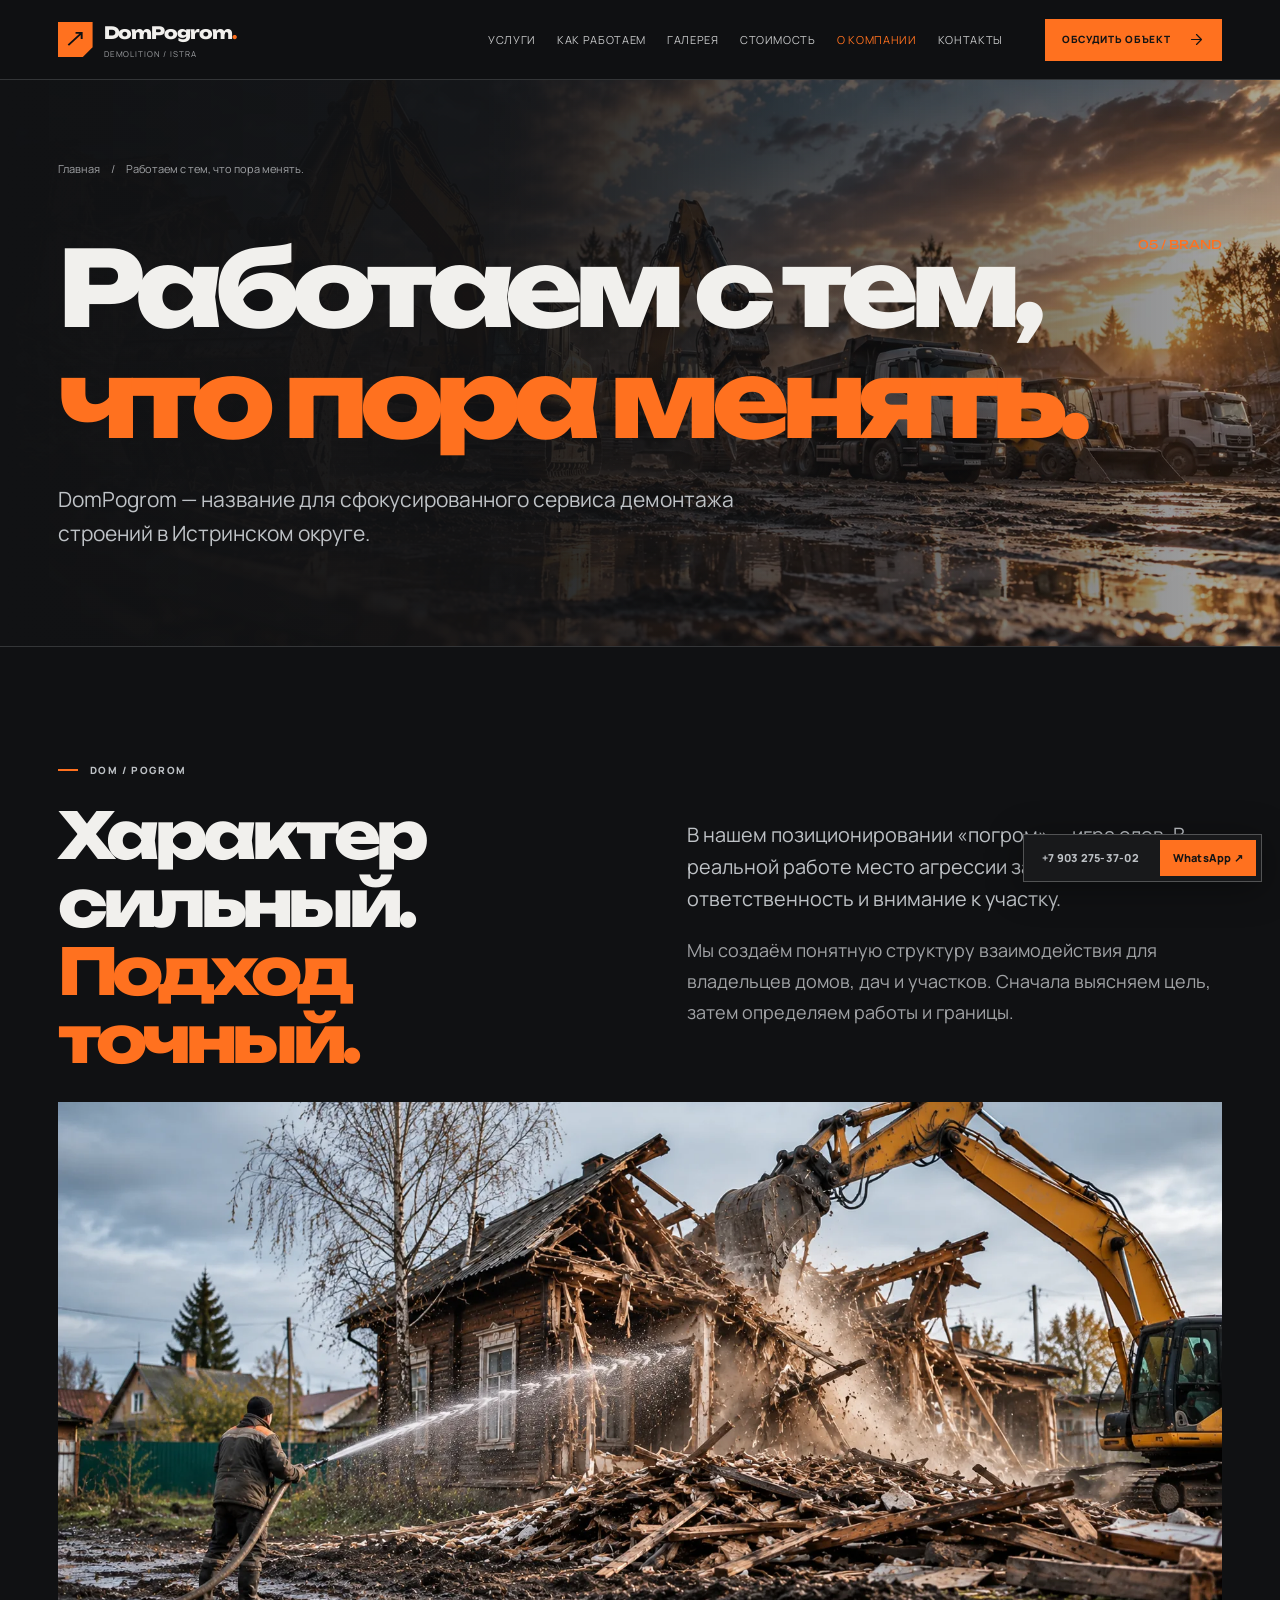
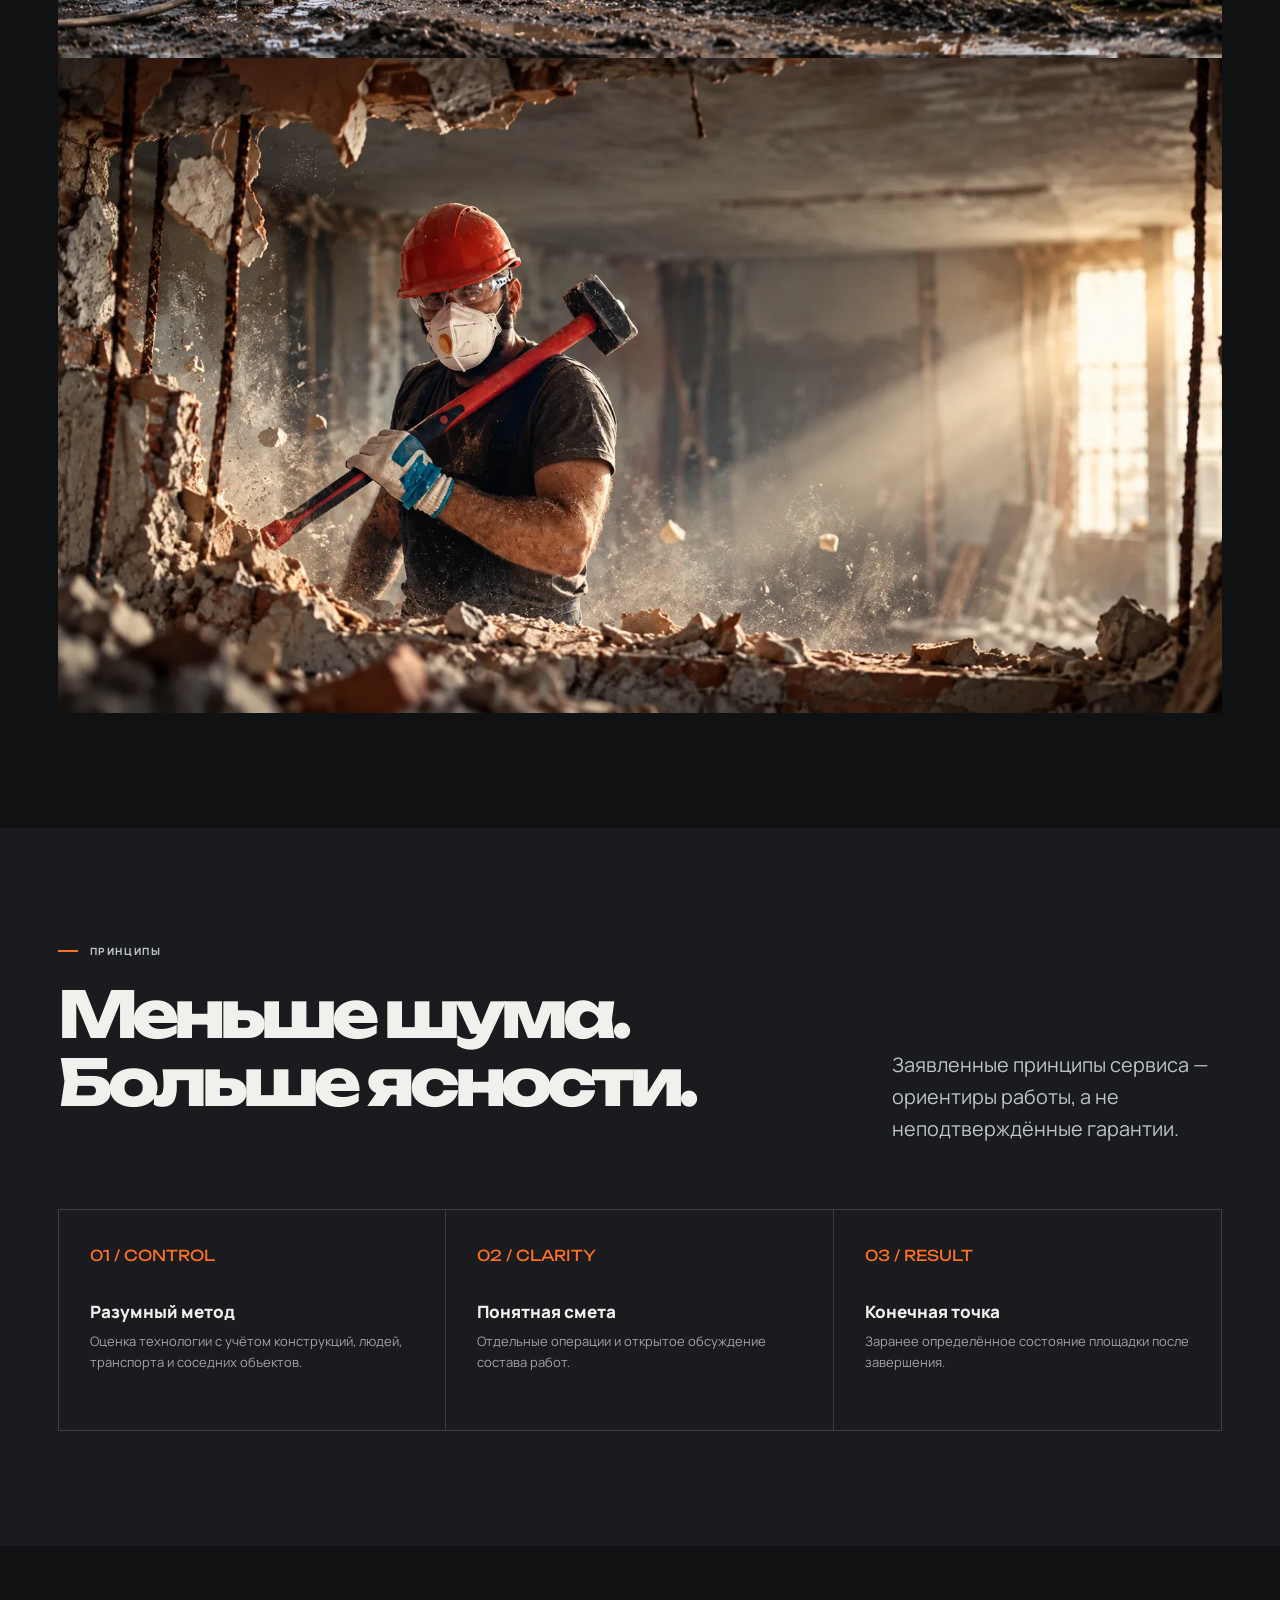
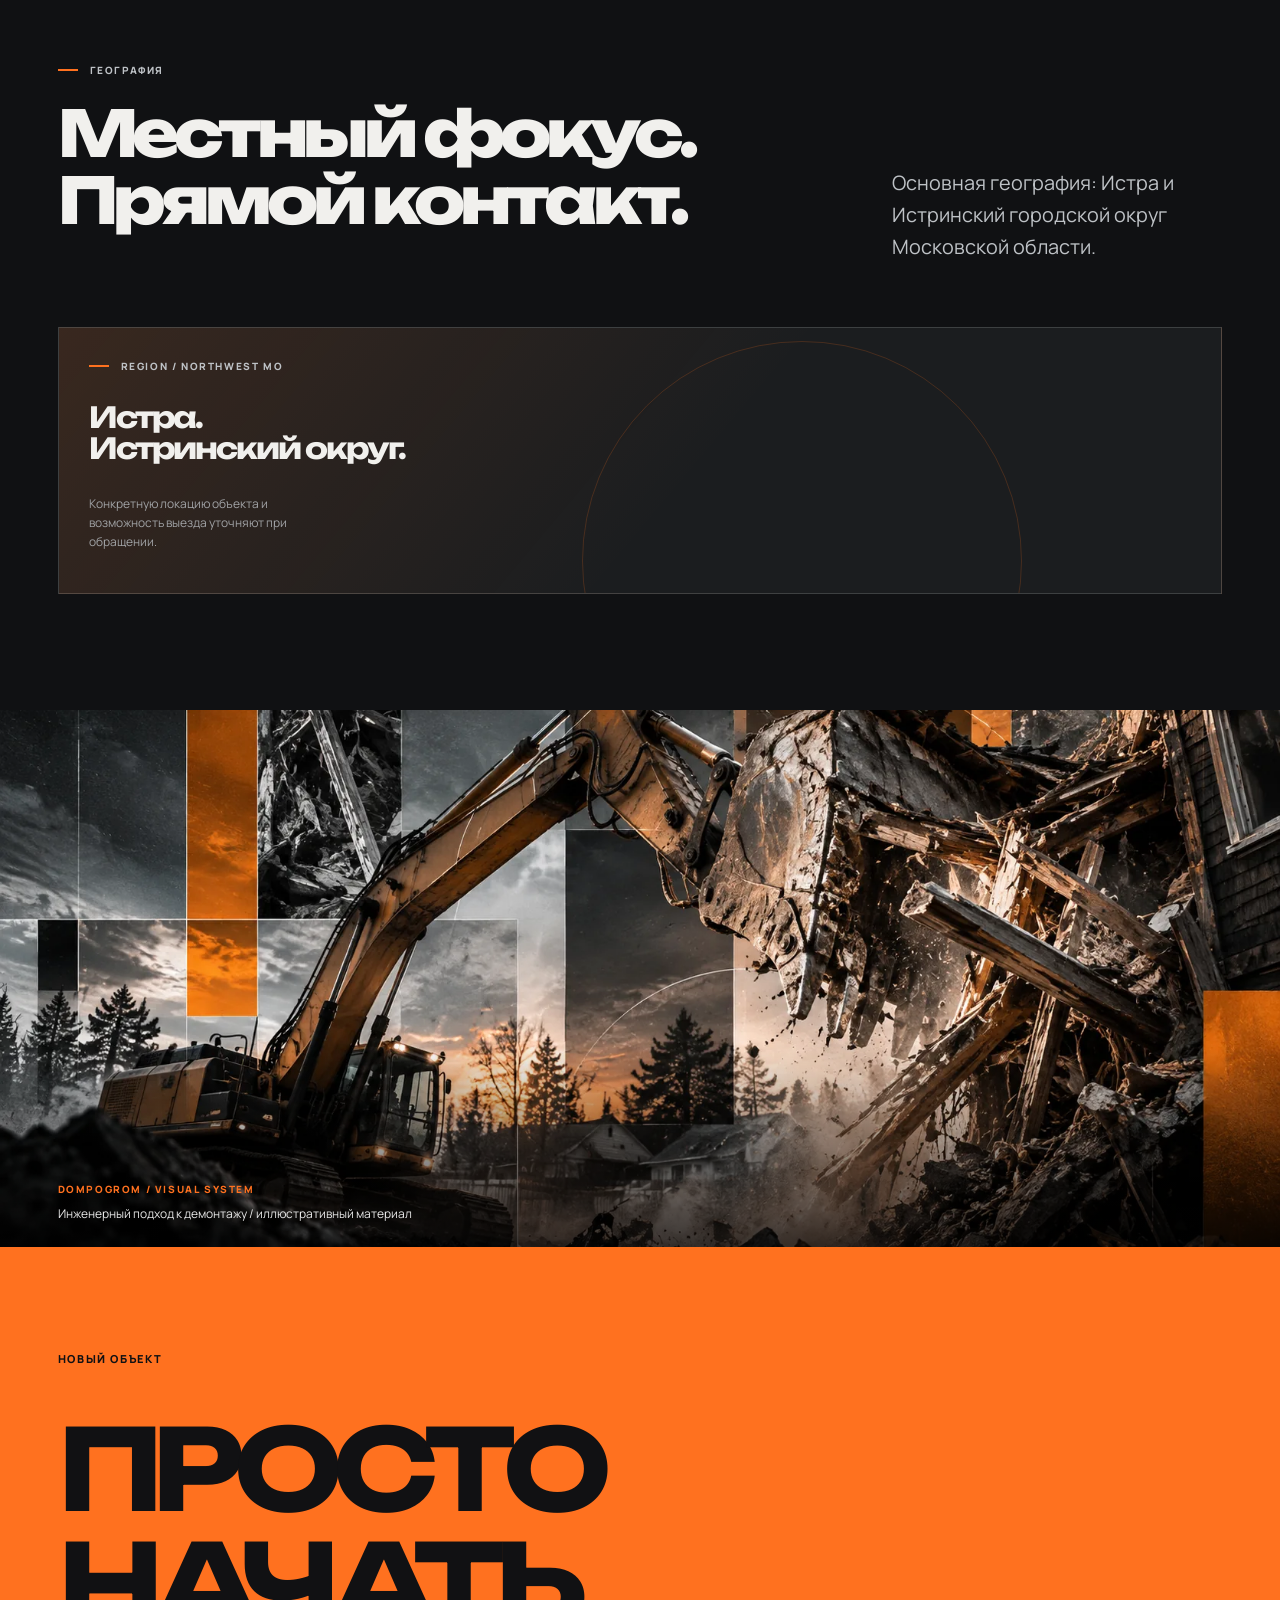
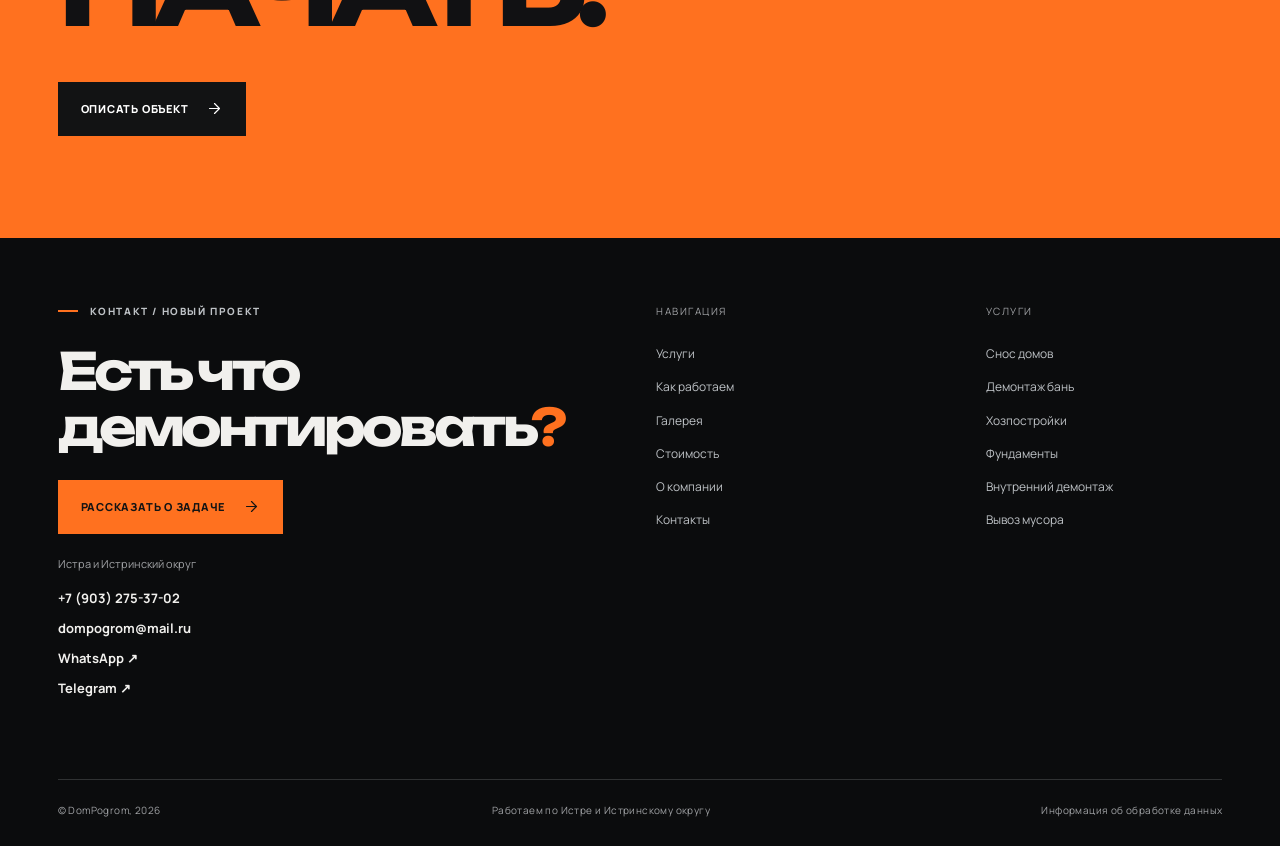
==== commit e8e910b0: "Add files via upload" ====
--- a/about.html
+++ b/about.html
@@ -1,14 +1,15 @@
-<!doctype html>
-<html lang="ru"><head><meta charset="utf-8"><meta name="viewport" content="width=device-width, initial-scale=1"><meta name="theme-color" content="#101113"><meta name="description" content="Позиционирование и подход DomPogrom: демонтаж домов и построек в Истре с понятной последовательностью работ и согласованием сметы."><meta name="robots" content="index,follow"><title>О компании — DomPogrom | Демонтаж в Истре</title><link rel="canonical" href="https://dompogrom.ru/about.html"><meta property="og:type" content="website"><meta property="og:locale" content="ru_RU"><meta property="og:site_name" content="DomPogrom"><meta property="og:title" content="About — DomPogrom"><meta property="og:description" content="Демонтаж деревянных домов и построек в Истре. Экскаватор, погрузка и вывоз мусора. +7 903 275-37-02"><meta property="og:url" content="https://dompogrom.ru/about.html"><meta property="og:image" content="https://dompogrom.ru/assets/images/og-cover.jpg"><meta name="twitter:card" content="summary_large_image"><link rel="icon" href="assets/images/favicon.svg" type="image/svg+xml"><link rel="stylesheet" href="assets/css/style.css"><script src="assets/js/config.js" defer></script><script src="assets/js/main.js" defer></script></head>
+<!DOCTYPE html>
+
+<html lang="ru"><head><meta charset="utf-8"/><meta content="width=device-width, initial-scale=1" name="viewport"/><meta content="#101113" name="theme-color"/><meta content="Позиционирование и подход DomPogrom: демонтаж домов и построек в Истре с понятной последовательностью работ и согласованием сметы." name="description"/><meta content="index,follow" name="robots"/><title>О компании — DomPogrom | Демонтаж в Истре</title><link href="https://dompogrom.ru/about.html" rel="canonical"/><meta content="website" property="og:type"/><meta content="ru_RU" property="og:locale"/><meta content="DomPogrom" property="og:site_name"/><meta content="About — DomPogrom" property="og:title"/><meta content="Демонтаж деревянных домов и построек в Истре. Экскаватор, погрузка и вывоз мусора. +7 903 275-37-02" property="og:description"/><meta content="https://dompogrom.ru/about.html" property="og:url"/><meta content="https://dompogrom.ru/assets/images/og-cover.jpg" property="og:image"/><meta content="summary_large_image" name="twitter:card"/><link href="assets/images/favicon.svg" rel="icon" type="image/svg+xml"/><link href="assets/css/style.css" rel="stylesheet"/><script defer="" src="assets/js/config.js"></script><script defer="" src="assets/js/main.js"></script></head>
 <body class="dp-about">
-<a href="#main" style="position:absolute;top:-90px;left:10px;background:#ff711f;color:#111;padding:12px;z-index:999" onfocus="this.style.top='8px'" onblur="this.style.top='-90px'">Перейти к содержимому</a>
-<header class="site-header"><div class="wrap head-inner"><a class="brand" href="index.html" aria-label="DomPogrom — главная"><span class="brand-mark"><svg viewBox="0 0 36 36" fill="none" aria-hidden="true"><path d="m6 29 24-22M19 7h11v11" stroke="#111113" stroke-width="3.5"/></svg></span><span><span class="brand-name">DomPogrom<span class="accent">.</span></span><span class="brand-meta">DEMOLITION / ISTRA</span></span></a><nav class="desktop-nav" aria-label="Главная навигация"><a href="services.html" >Услуги</a><a href="process.html" >Как работаем</a><a href="projects.html" >Галерея</a><a href="estimate.html" >Стоимость</a><a href="about.html" aria-current="page">О компании</a><a href="contacts.html" >Контакты</a></nav><a class="btn btn-primary btn-small header-cta" href="estimate.html">Обсудить объект <svg viewBox="0 0 24 24" fill="none" stroke="currentColor" stroke-width="1.7" stroke-linecap="round" stroke-linejoin="round" aria-hidden="true"><path d="M5 12h14m-7-7 7 7-7 7"/></svg></a><button class="menu-toggle" data-menu-toggle aria-label="Открыть меню" aria-expanded="false" aria-controls="mobile-nav"><svg viewBox="0 0 24 24" width="23" height="23" stroke="currentColor" fill="none" stroke-width="2"><path d="M3 7h18M3 13h18M3 19h18"/></svg></button></div></header>
-<nav id="mobile-nav" class="mobile-panel" data-mobile-panel aria-label="Мобильная навигация"><a href="services.html" >Услуги</a><a href="process.html" >Как работаем</a><a href="projects.html" >Галерея</a><a href="estimate.html" >Стоимость</a><a href="about.html" aria-current="page">О компании</a><a href="contacts.html" >Контакты</a><a class="btn btn-primary" href="estimate.html">Рассчитать состав работ <svg viewBox="0 0 24 24" fill="none" stroke="currentColor" stroke-width="1.7" stroke-linecap="round" stroke-linejoin="round" aria-hidden="true"><path d="M5 12h14m-7-7 7 7-7 7"/></svg></a></nav>
-<main id="main"><section class="page-hero with-bg"><div class="wrap"><div class="crumbs"><a href="index.html">Главная</a><span>/</span><span>Работаем с тем, что пора менять.</span></div><span class="page-index">05 / BRAND</span><h1 class="headline">Работаем с тем,<br><span class="accent">что пора менять.</span></h1><p>DomPogrom — название для сфокусированного сервиса демонтажа строений в Истринском округе.</p></div></section>
-<section class="section wrap"><div class="intro-editorial"><div><div class="eyebrow">Dom / Pogrom</div><h2 class="headline medium" style="margin-top:24px">Характер сильный.<br><span class="accent">Подход точный.</span></h2></div><div><p class="lead">В нашем позиционировании «погром» — игра слов. В реальной работе место агрессии занимают метод, ответственность и внимание к участку.</p><p class="body-copy">Мы создаём понятную структуру взаимодействия для владельцев домов, дач и участков. Сначала выясняем цель, затем определяем работы и границы.</p></div></div><div class="photo-strip" style="margin-top:65px"></div></section>
-<section class="section alt-bg"><div class="wrap"><div class="split-head" data-reveal><div><div class="eyebrow">Принципы</div><h2 class="headline medium" style="margin-top:22px">Меньше шума.<br>Больше ясности.</h2></div><div><p class="lead">Заявленные принципы сервиса — ориентиры работы, а не неподтверждённые гарантии.</p></div></div><div class="value-grid"><article class="value-item"><div class="value-num">01 / CONTROL</div><h3>Разумный метод</h3><p>Оценка технологии с учётом конструкций, людей, транспорта и соседних объектов.</p></article><article class="value-item"><div class="value-num">02 / CLARITY</div><h3>Понятная смета</h3><p>Отдельные операции и открытое обсуждение состава работ.</p></article><article class="value-item"><div class="value-num">03 / RESULT</div><h3>Конечная точка</h3><p>Заранее определённое состояние площадки после завершения.</p></article></div></div></section>
-<section class="section wrap"><div class="split-head" data-reveal><div><div class="eyebrow">География</div><h2 class="headline medium" style="margin-top:22px">Местный фокус.<br>Прямой контакт.</h2></div><div><p class="lead">Основная география: Истра и Истринский городской округ Московской области.</p></div></div><div class="location-card"><div class="eyebrow">REGION / NORTHWEST MO</div><h3 style="margin-top:28px">Истра.<br>Истринский округ.</h3><p>Конкретную локацию объекта и возможность выезда уточняют при обращении.</p></div></section>
-<section class="editorial-poster"><div class="wrap"><span>DOMPOGROM / VISUAL SYSTEM</span><p>Инженерный подход к демонтажу / иллюстративный материал</p></div><img loading="lazy" src="assets/images/brand-story.webp" alt="Иллюстративный брендовый постер DomPogrom с экскаватором и оранжевыми графическими элементами"></section><section class="statement"><div class="wrap"><div class="statement-overline">Новый объект</div><h2>ПРОСТО<br>НАЧАТЬ.</h2><a class="btn btn-primary" href="contacts.html">Описать объект <svg viewBox="0 0 24 24" fill="none" stroke="currentColor" stroke-width="1.7" stroke-linecap="round" stroke-linejoin="round" aria-hidden="true"><path d="M5 12h14m-7-7 7 7-7 7"/></svg></a></div></section></main>
-<footer class="footer"><div class="wrap"><div class="footer-layout"><div><div class="eyebrow">Контакт / новый проект</div><h2 class="footer-title">Есть что<br>демонтировать<span class="accent">?</span></h2><a class="btn btn-primary" href="contacts.html">Рассказать о задаче <svg viewBox="0 0 24 24" fill="none" stroke="currentColor" stroke-width="1.7" stroke-linecap="round" stroke-linejoin="round" aria-hidden="true"><path d="M5 12h14m-7-7 7 7-7 7"/></svg></a><p class="fine" style="margin-top:22px">Истра и Истринский округ</p><div class="footer-contacts"><a href="tel:+79032753702">+7 (903) 275-37-02</a><a href="mailto:dompogrom@mail.ru">dompogrom@mail.ru</a><a href="https://wa.me/79032753702" target="_blank" rel="noopener noreferrer">WhatsApp ↗</a><a href="https://t.me/+79032753702" target="_blank" rel="noopener noreferrer">Telegram ↗</a></div></div><div><div class="footer-label">Навигация</div><nav class="foot-menu" aria-label="Навигация в подвале"><a href="services.html">Услуги</a><a href="process.html">Как работаем</a><a href="projects.html">Галерея</a><a href="estimate.html">Стоимость</a><a href="about.html">О компании</a><a href="contacts.html">Контакты</a></nav></div><div><div class="footer-label">Услуги</div><nav class="foot-menu" aria-label="Список услуг"><a href="houses.html">Снос домов</a><a href="baths.html">Демонтаж бань</a><a href="outbuildings.html">Хозпостройки</a><a href="foundations.html">Фундаменты</a><a href="interiors.html">Внутренний демонтаж</a><a href="waste.html">Вывоз мусора</a></nav></div></div><div class="foot-bottom"><span>© DomPogrom, 2026</span><span>Работаем по Истре и Истринскому округу</span><a href="privacy.html">Информация об обработке данных</a></div></div></footer><div class="quick-contact" aria-label="Быстрая связь"><a class="quick-phone" href="tel:+79032753702" aria-label="Позвонить в DomPogrom">+7 903 275-37-02</a><a class="quick-wa" href="https://wa.me/79032753702" target="_blank" rel="noopener noreferrer" aria-label="Написать в WhatsApp">WhatsApp ↗</a></div>
-<dialog data-copy-modal style="max-width:min(90vw,700px);width:100%;background:#1c1e20;border:1px solid #ff711f;color:#fff;padding:28px"><h3 style="margin-bottom:12px">Текст заявки</h3><p class="muted" style="font-size:12px">Выделите и скопируйте текст вручную (Ctrl+C).</p><textarea data-copy-output readonly style="width:100%;min-height:220px;background:#101113;color:#fff;border:1px solid #555;padding:14px"></textarea><button class="btn btn-primary" data-modal-close style="margin-top:16px">Закрыть</button></dialog>
+<a href="#main" onblur="this.style.top='-90px'" onfocus="this.style.top='8px'" style="position:absolute;top:-90px;left:10px;background:#ff711f;color:#111;padding:12px;z-index:999">Перейти к содержимому</a>
+<header class="site-header"><div class="wrap head-inner"><a aria-label="DomPogrom — главная" class="brand" href="index.html"><span class="brand-mark"><svg aria-hidden="true" fill="none" viewbox="0 0 36 36"><path d="m6 29 24-22M19 7h11v11" stroke="#111113" stroke-width="3.5"></path></svg></span><span><span class="brand-name">DomPogrom<span class="accent">.</span></span><span class="brand-meta">DEMOLITION / ISTRA</span></span></a><nav aria-label="Главная навигация" class="desktop-nav"><a href="services.html">Услуги</a><a href="process.html">Как работаем</a><a href="projects.html">Галерея</a><a href="estimate.html">Стоимость</a><a aria-current="page" href="about.html">О компании</a><a href="contacts.html">Контакты</a></nav><a class="btn btn-primary btn-small header-cta" href="estimate.html">Обсудить объект <svg aria-hidden="true" fill="none" stroke="currentColor" stroke-linecap="round" stroke-linejoin="round" stroke-width="1.7" viewbox="0 0 24 24"><path d="M5 12h14m-7-7 7 7-7 7"></path></svg></a><button aria-controls="mobile-nav" aria-expanded="false" aria-label="Открыть меню" class="menu-toggle" data-menu-toggle=""><svg fill="none" height="23" stroke="currentColor" stroke-width="2" viewbox="0 0 24 24" width="23"><path d="M3 7h18M3 13h18M3 19h18"></path></svg></button></div></header>
+<nav aria-label="Мобильная навигация" class="mobile-panel" data-mobile-panel="" id="mobile-nav"><a href="services.html">Услуги</a><a href="process.html">Как работаем</a><a href="projects.html">Галерея</a><a href="estimate.html">Стоимость</a><a aria-current="page" href="about.html">О компании</a><a href="contacts.html">Контакты</a><a class="btn btn-primary" href="estimate.html">Рассчитать состав работ <svg aria-hidden="true" fill="none" stroke="currentColor" stroke-linecap="round" stroke-linejoin="round" stroke-width="1.7" viewbox="0 0 24 24"><path d="M5 12h14m-7-7 7 7-7 7"></path></svg></a></nav>
+<main id="main"><section class="page-hero with-bg" style='--page-photo:url("assets/images/brand-story.webp")'><div class="wrap"><div class="crumbs"><a href="index.html">Главная</a><span>/</span><span>Работаем с тем, что пора менять.</span></div><span class="page-index">05 / BRAND</span><h1 class="headline">Работаем с тем,<br/><span class="accent">что пора менять.</span></h1><p>DomPogrom — название для сфокусированного сервиса демонтажа строений в Истринском округе.</p></div></section>
+<section class="section wrap"><div class="intro-editorial"><div><div class="eyebrow">Dom / Pogrom</div><h2 class="headline medium" style="margin-top:24px">Характер сильный.<br/><span class="accent">Подход точный.</span></h2></div><div><p class="lead">В нашем позиционировании «погром» — игра слов. В реальной работе место агрессии занимают метод, ответственность и внимание к участку.</p><p class="body-copy">Мы создаём понятную структуру взаимодействия для владельцев домов, дач и участков. Сначала выясняем цель, затем определяем работы и границы.</p></div></div><div class="about-photo-pair"><img alt="Снос деревянного дома экскаватором — иллюстрация" decoding="async" loading="lazy" src="assets/images/wood-house.webp"/><img alt="Рабочий на демонтаже — иллюстрация" decoding="async" loading="lazy" src="assets/images/worker-detail.webp"/></div></section>
+<section class="section alt-bg"><div class="wrap"><div class="split-head" data-reveal=""><div><div class="eyebrow">Принципы</div><h2 class="headline medium" style="margin-top:22px">Меньше шума.<br/>Больше ясности.</h2></div><div><p class="lead">Заявленные принципы сервиса — ориентиры работы, а не неподтверждённые гарантии.</p></div></div><div class="value-grid"><article class="value-item"><div class="value-num">01 / CONTROL</div><h3>Разумный метод</h3><p>Оценка технологии с учётом конструкций, людей, транспорта и соседних объектов.</p></article><article class="value-item"><div class="value-num">02 / CLARITY</div><h3>Понятная смета</h3><p>Отдельные операции и открытое обсуждение состава работ.</p></article><article class="value-item"><div class="value-num">03 / RESULT</div><h3>Конечная точка</h3><p>Заранее определённое состояние площадки после завершения.</p></article></div></div></section>
+<section class="section wrap"><div class="split-head" data-reveal=""><div><div class="eyebrow">География</div><h2 class="headline medium" style="margin-top:22px">Местный фокус.<br/>Прямой контакт.</h2></div><div><p class="lead">Основная география: Истра и Истринский городской округ Московской области.</p></div></div><div class="location-card"><div class="eyebrow">REGION / NORTHWEST MO</div><h3 style="margin-top:28px">Истра.<br/>Истринский округ.</h3><p>Конкретную локацию объекта и возможность выезда уточняют при обращении.</p></div></section>
+<section class="editorial-poster"><div class="wrap"><span>DOMPOGROM / VISUAL SYSTEM</span><p>Инженерный подход к демонтажу / иллюстративный материал</p></div><img alt="Иллюстративный брендовый постер DomPogrom с экскаватором и оранжевыми графическими элементами" loading="lazy" src="assets/images/brand-story.webp"/></section><section class="statement"><div class="wrap"><div class="statement-overline">Новый объект</div><h2>ПРОСТО<br/>НАЧАТЬ.</h2><a class="btn btn-primary" href="contacts.html">Описать объект <svg aria-hidden="true" fill="none" stroke="currentColor" stroke-linecap="round" stroke-linejoin="round" stroke-width="1.7" viewbox="0 0 24 24"><path d="M5 12h14m-7-7 7 7-7 7"></path></svg></a></div></section></main>
+<footer class="footer"><div class="wrap"><div class="footer-layout"><div><div class="eyebrow">Контакт / новый проект</div><h2 class="footer-title">Есть что<br/>демонтировать<span class="accent">?</span></h2><a class="btn btn-primary" href="contacts.html">Рассказать о задаче <svg aria-hidden="true" fill="none" stroke="currentColor" stroke-linecap="round" stroke-linejoin="round" stroke-width="1.7" viewbox="0 0 24 24"><path d="M5 12h14m-7-7 7 7-7 7"></path></svg></a><p class="fine" style="margin-top:22px">Истра и Истринский округ</p><div class="footer-contacts"><a href="tel:+79032753702">+7 (903) 275-37-02</a><a href="mailto:dompogrom@mail.ru">dompogrom@mail.ru</a><a href="https://wa.me/79032753702" rel="noopener noreferrer" target="_blank">WhatsApp ↗</a><a href="https://t.me/+79032753702" rel="noopener noreferrer" target="_blank">Telegram ↗</a></div></div><div><div class="footer-label">Навигация</div><nav aria-label="Навигация в подвале" class="foot-menu"><a href="services.html">Услуги</a><a href="process.html">Как работаем</a><a href="projects.html">Галерея</a><a href="estimate.html">Стоимость</a><a href="about.html">О компании</a><a href="contacts.html">Контакты</a></nav></div><div><div class="footer-label">Услуги</div><nav aria-label="Список услуг" class="foot-menu"><a href="houses.html">Снос домов</a><a href="baths.html">Демонтаж бань</a><a href="outbuildings.html">Хозпостройки</a><a href="foundations.html">Фундаменты</a><a href="interiors.html">Внутренний демонтаж</a><a href="waste.html">Вывоз мусора</a></nav></div></div><div class="foot-bottom"><span>© DomPogrom, 2026</span><span>Работаем по Истре и Истринскому округу</span><a href="privacy.html">Информация об обработке данных</a></div></div></footer><div aria-label="Быстрая связь" class="quick-contact"><a aria-label="Позвонить в DomPogrom" class="quick-phone" href="tel:+79032753702">+7 903 275-37-02</a><a aria-label="Написать в WhatsApp" class="quick-wa" href="https://wa.me/79032753702" rel="noopener noreferrer" target="_blank">WhatsApp ↗</a></div>
+<dialog data-copy-modal="" style="max-width:min(90vw,700px);width:100%;background:#1c1e20;border:1px solid #ff711f;color:#fff;padding:28px"><h3 style="margin-bottom:12px">Текст заявки</h3><p class="muted" style="font-size:12px">Выделите и скопируйте текст вручную (Ctrl+C).</p><textarea data-copy-output="" readonly="" style="width:100%;min-height:220px;background:#101113;color:#fff;border:1px solid #555;padding:14px"></textarea><button class="btn btn-primary" data-modal-close="" style="margin-top:16px">Закрыть</button></dialog>
 </body></html>
